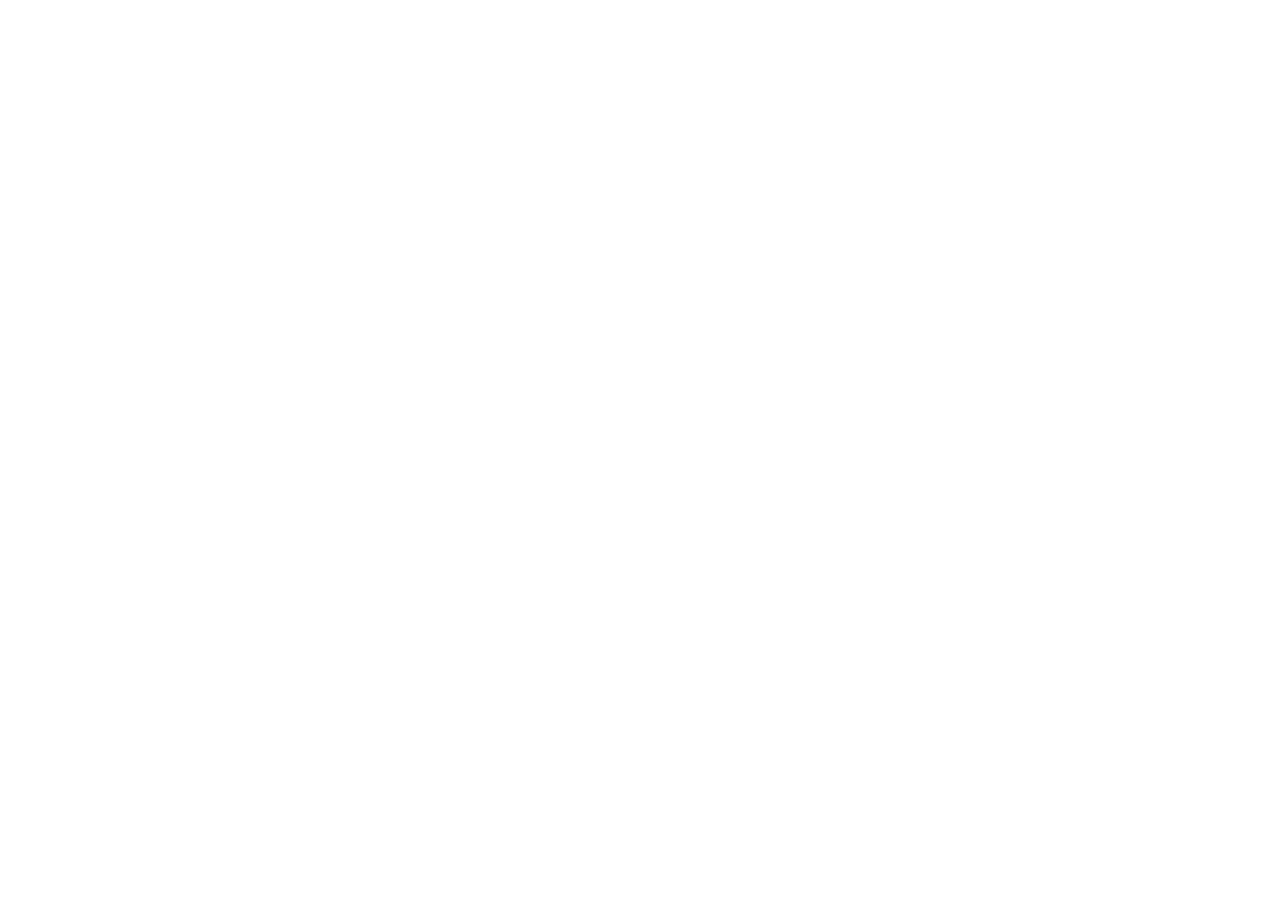
==== index.html @ 13e2e52a "first commit" ====
<!DOCTYPE html>
<html lang="en">

<head>
  <meta charset="UTF-8">
  <meta name="viewport" content="width=device-width, initial-scale=1.0">
  <title>Document</title>
</head>

<style>
  h1 {
    text-align: center;
    font-size: 10vw;
    -webkit-text-stroke: #ffffffbd;
    -webkit-text-stroke-width: thin;
    font-family: cursive;
    color: transparent;
    background: url("https://gratisography.com/wp-content/uploads/2024/01/gratisography-cyber-kitty-800x525.jpg") no-repeat center/cover;
    background-clip: text;
  }
</style>

<body>
  <h1>Hello Bro</h1>
</body>

</html>
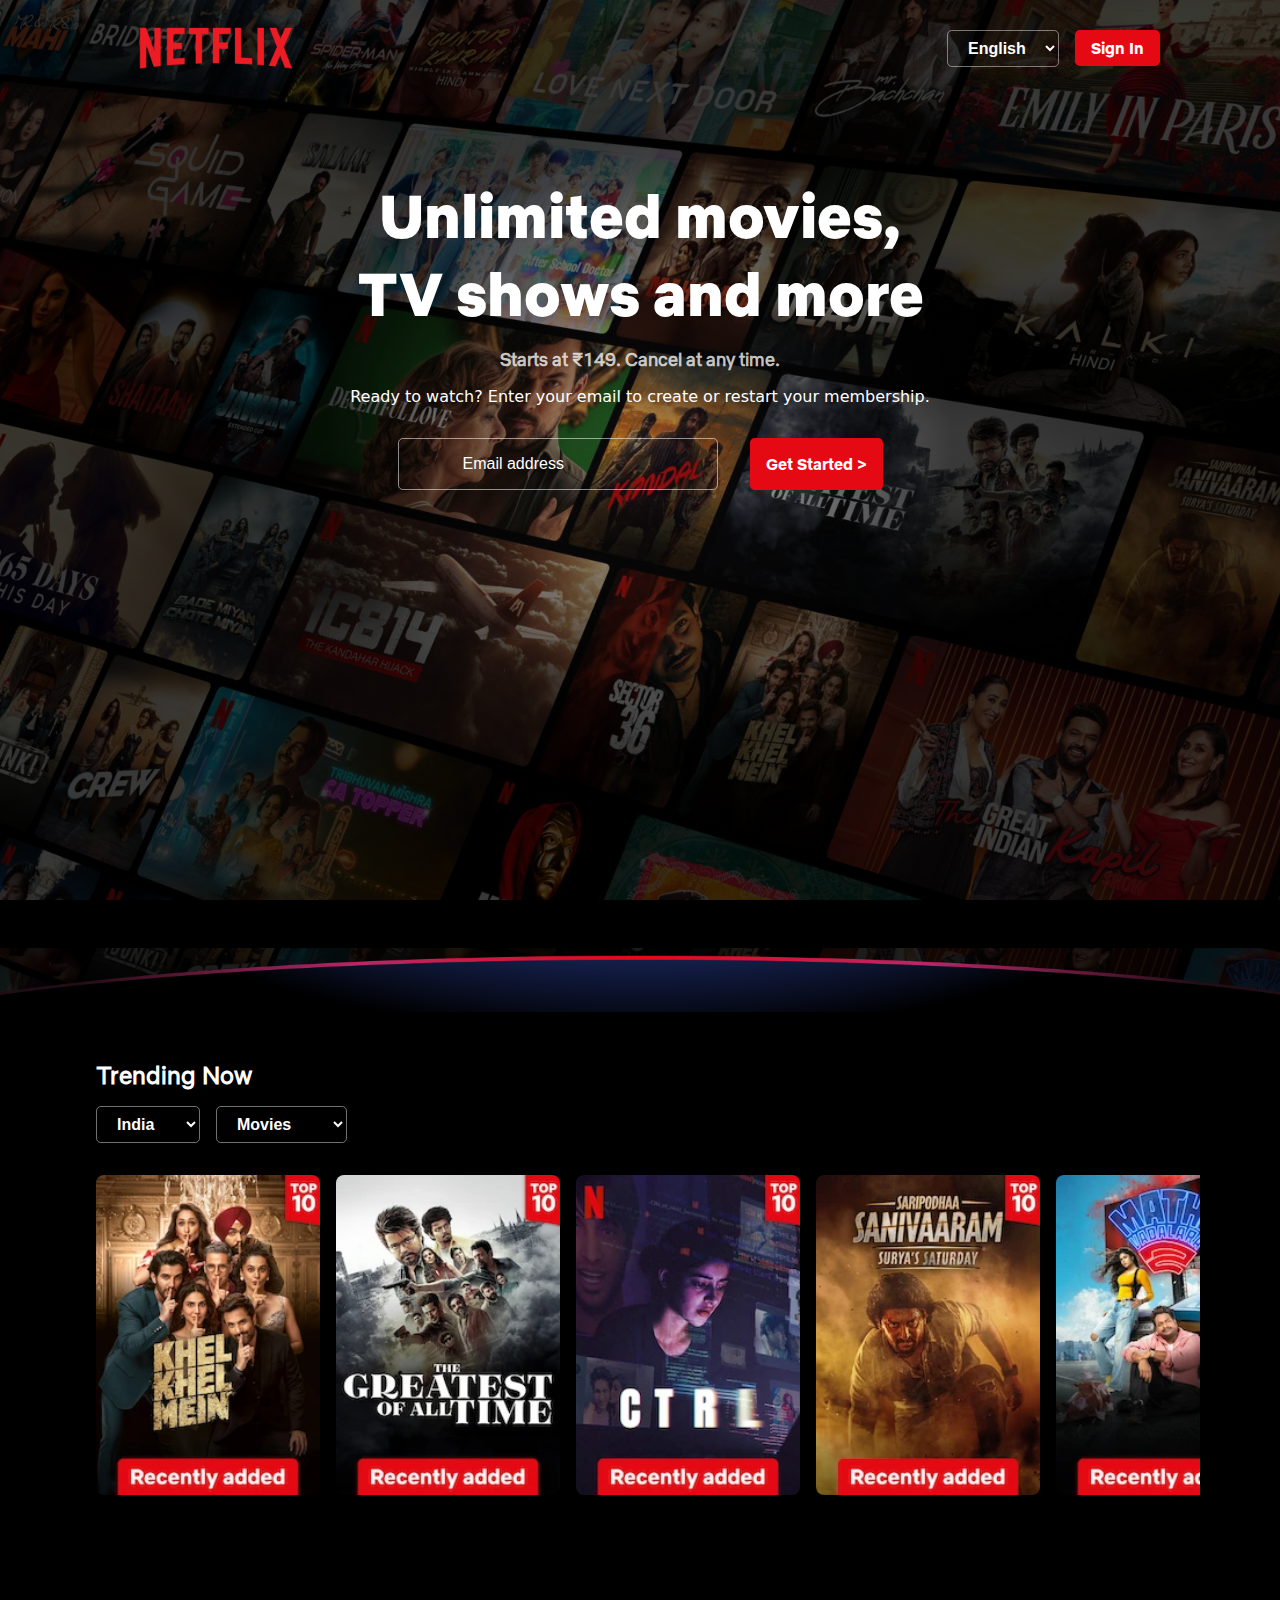
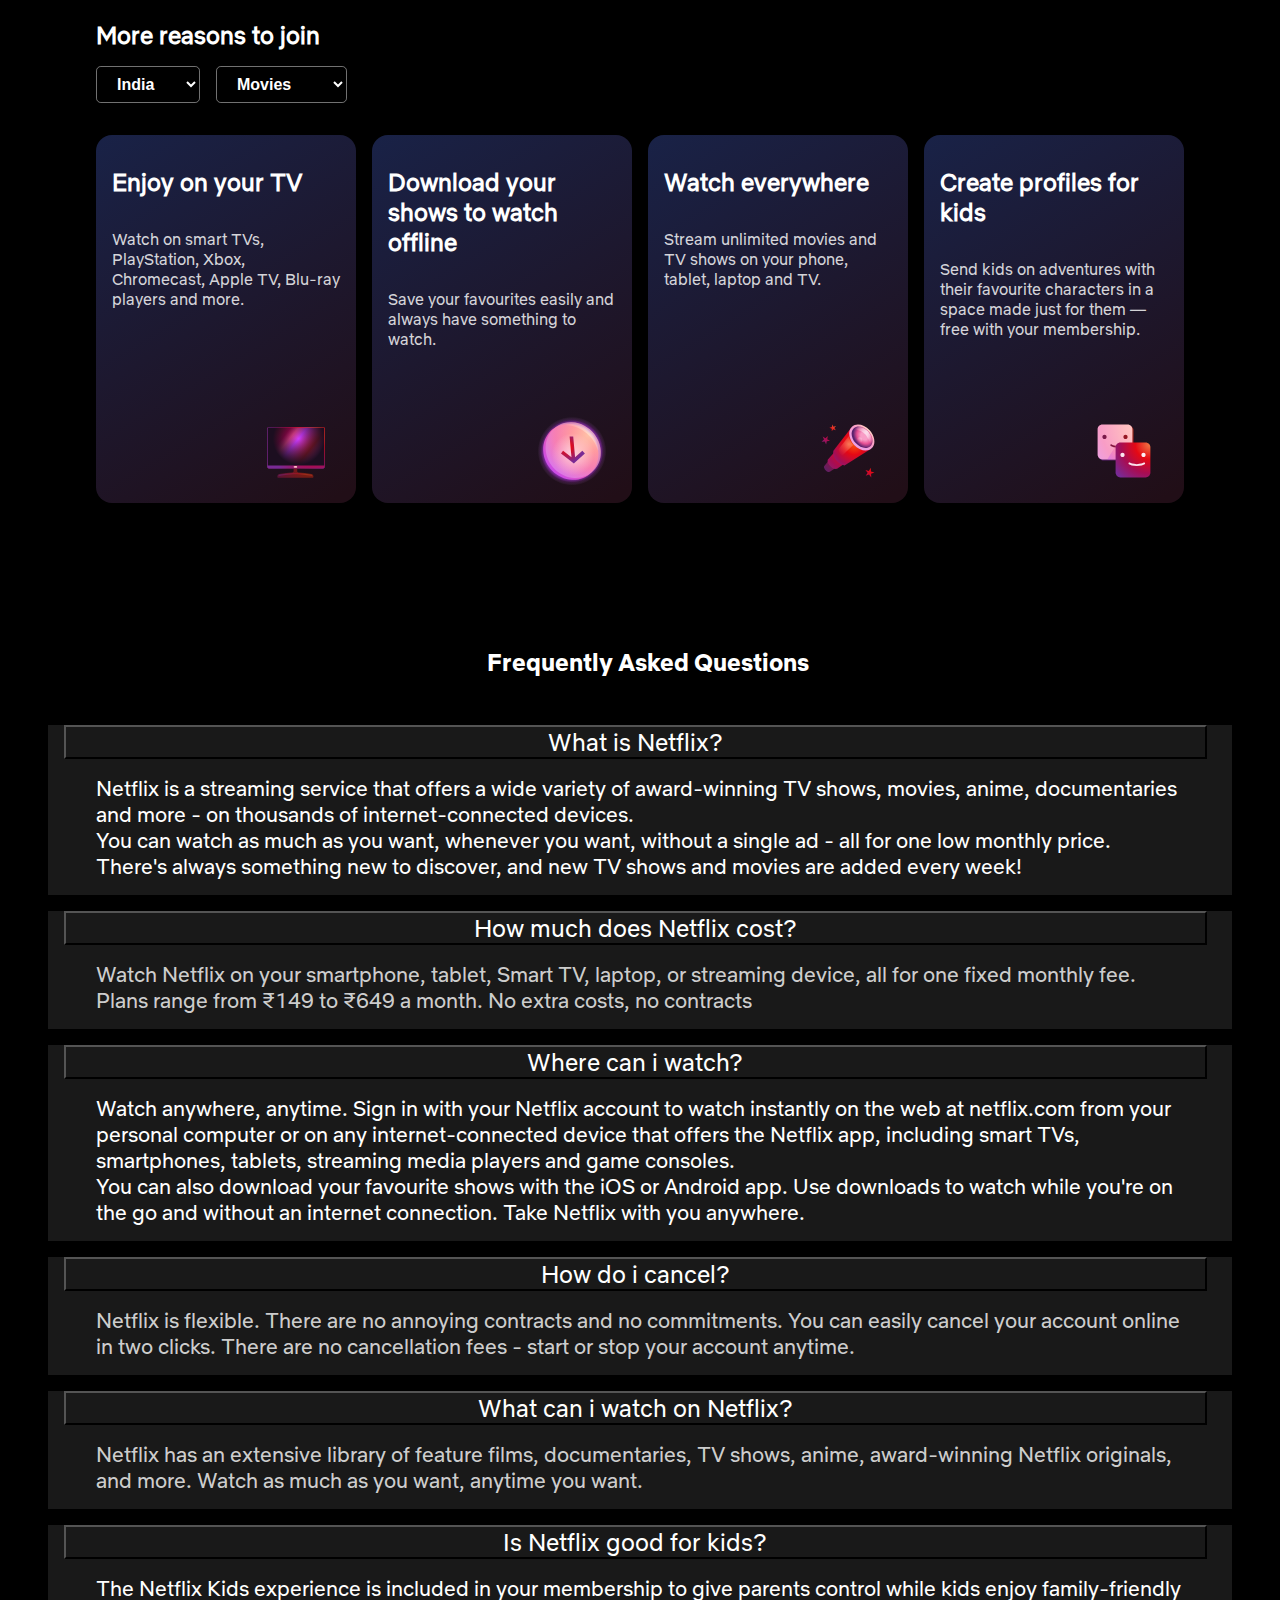
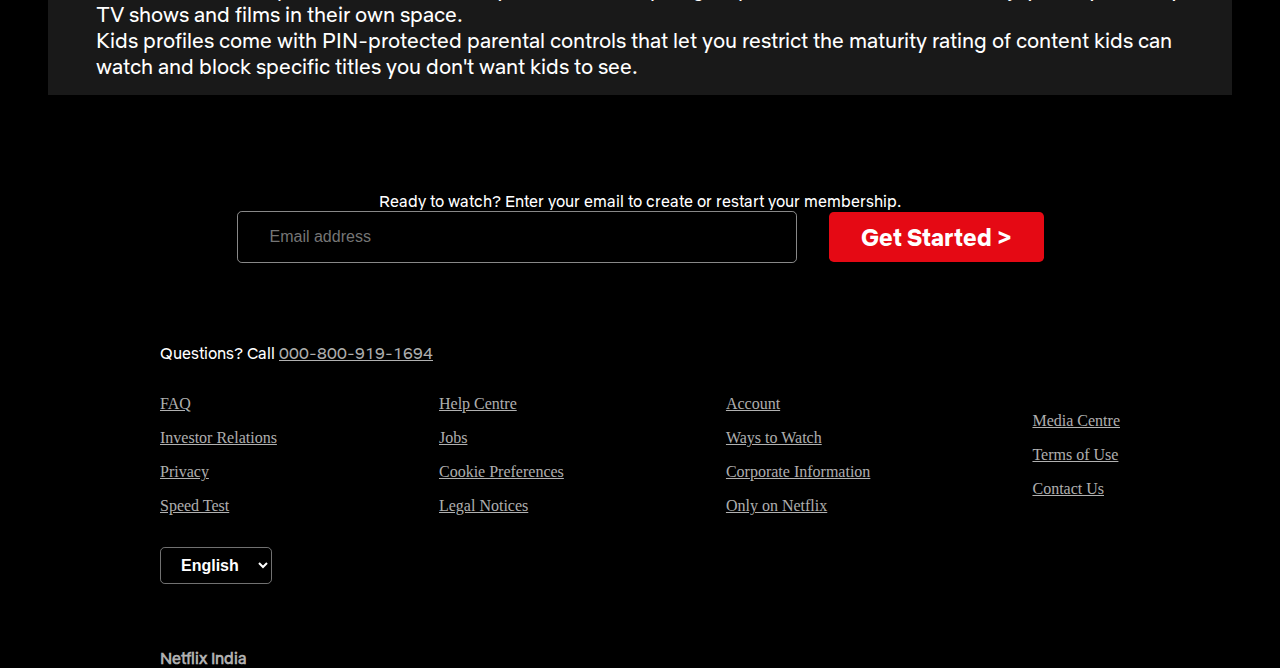
==== commit b6fb9cb1: "netflix clone" ====
--- a/index.html
+++ b/index.html
@@ -4,24 +4,1215 @@
 <head>
   <meta charset="UTF-8">
   <meta name="viewport" content="width=device-width, initial-scale=1.0">
-  <title>Document</title>
+  <link href="https://cdn.jsdelivr.net/npm/bootstrap@5.0.2/dist/css/bootstrap.min.css" rel="stylesheet"
+    integrity="sha384-EVSTQN3/azprG1Anm3QDgpJLIm9Nao0Yz1ztcQTwFspd3yD65VohhpuuCOmLASjC" crossorigin="anonymous">
+  <script defer src="https://cdn.jsdelivr.net/npm/bootstrap@5.0.2/dist/js/bootstrap.bundle.min.js"
+    integrity="sha384-MrcW6ZMFYlzcLA8Nl+NtUVF0sA7MsXsP1UyJoMp4YLEuNSfAP+JcXn/tWtIaxVXM"
+    crossorigin="anonymous"></script>
+  <title>Netflix</title>
 </head>
 
 <style>
-  h1 {
+  * {
+    margin: 0;
+    padding: 0;
+    box-sizing: border-box;
+    color: white;
+  }
+
+  body {
+    overflow-x: hidden;
+    background-color: black;
+  }
+
+
+  @font-face {
+    font-family: NetflixBold;
+    src: url(./images/NetflixSans_W_Bd.woff2);
+  }
+
+  @font-face {
+    font-family: NetflixBolder;
+    src: url(./images/NetflixSans_W_Blk.woff2);
+  }
+
+  @font-face {
+    font-family: NetflixRegular;
+    src: url(./images/NetflixSans_W_Rg.woff2);
+  }
+
+  .homePage {
+    position: relative;
+    height: 100vh;
+    width: 100vw;
+    background: url(./images/netflixBG.jpg) no-repeat center/cover;
+  }
+
+  .homePage::before {
+    content: "";
+    position: absolute;
+    top: 0;
+    left: 0;
+    right: 0;
+    bottom: 0;
+    background: radial-gradient(circle, rgba(255, 255, 255, 0.034) 0%, rgba(0, 0, 0, 0.7) 40%);
+    z-index: 1;
+  }
+
+  .navbar {
+    position: relative;
+    z-index: 2;
+    display: flex;
+    justify-content: space-between;
+    padding: 0 7.5rem;
+    align-items: center;
+  }
+
+  .logo {
+    height: 6rem;
+    width: 12rem;
+    background: url(./images/netflixicon.webp) no-repeat center/cover;
+  }
+
+  .navItems {
+    display: flex;
+    align-items: center;
+  }
+
+  select,
+  button {
+    margin-left: 1rem;
+  }
+
+  .btn {
+    color: white;
+    background: #E50914;
+    padding: .5rem 1rem;
+    outline: none;
+    border: none;
+    border-radius: .3rem;
+    font-weight: bold;
+    font-size: 1rem;
+    font-family: NetflixBold;
+  }
+
+  .dropDown {
+    color: white;
+    background: transparent;
+    padding: .5rem 1rem;
+    outline: none;
+    border: 1px solid rgba(255, 255, 255, 0.443);
+    border-radius: .3rem;
+    font-weight: bold;
+    font-size: 1rem;
+    font-family: sans-serif;
+  }
+
+  option {
+    color: black;
+    background: white;
+    padding: .5rem 1rem;
+    outline: none;
+    border: 1px solid white;
+    border-radius: .3rem;
+    font-weight: bold;
+    font-size: 1rem;
+    font-family: sans-serif;
+  }
+
+  .home {
+    position: relative;
+    z-index: 2;
+    display: flex;
+    justify-content: center;
+    align-items: center;
+    flex-direction: column;
     text-align: center;
-    font-size: 10vw;
-    -webkit-text-stroke: #ffffffbd;
-    -webkit-text-stroke-width: thin;
-    font-family: cursive;
-    color: transparent;
-    background: url("https://gratisography.com/wp-content/uploads/2024/01/gratisography-cyber-kitty-800x525.jpg") no-repeat center/cover;
-    background-clip: text;
+    padding: 5rem 26vw;
+  }
+
+  .home h1,
+  .home h3,
+  .home p {
+    margin-bottom: 1rem;
+  }
+
+  .home h1 {
+    font-family: NetflixBolder;
+    font-size: 3.8rem;
+  }
+
+  .home h3 {
+    font-family: NetflixRegular;
+    font-size: 1.1rem;
+    color: rgba(255, 255, 255, 0.763);
+  }
+
+  .home p {
+    font-family: system-ui;
+    font-size: 1rem;
+    color: white;
+    margin: 0 1rem;
+  }
+
+  .inputSubmitDiv {
+    display: flex;
+    margin-top: 2rem;
+  }
+
+  input[type="email"] {
+    padding: 1rem 2rem;
+    font-size: 1rem;
+    margin-right: 1rem;
+    border-radius: .3rem;
+    background: transparent;
+    color: white;
+    outline: none;
+    border: none;
+    border: 1px solid rgba(255, 255, 255, 0.534);
+    width: 20rem;
+    text-align: start;
+  }
+
+  .home input[type="email"]::placeholder {
+    padding: 1rem 2rem;
+    font-size: 1rem;
+    margin-right: 1rem;
+    background: transparent;
+    color: white;
+    border: none;
+    outline: none;
+  }
+
+  .home button {
+    padding: 0.5rem 1rem;
+    font-size: 1rem;
+    background-color: #E50914;
+    color: white;
+    border: none;
+    border-radius: 0.3rem;
+  }
+
+  .curveLine {
+    width: 100vw;
+    height: 4rem;
+    background: url(./images/curveLine.png) no-repeat center/cover;
+    margin: 3rem 0;
+  }
+
+  .trending {
+    background: black;
+    padding: 0 5rem;
+    height: 30rem;
+  }
+
+  .reasons {
+    background: black;
+    padding: 0 5rem;
+    margin-top: 5rem;
+  }
+
+
+  .trending h1,
+  .faq h1,
+  .reasons h1 {
+    font-family: NetflixRegular;
+    font-size: 1.5rem;
+    margin-left: 1rem;
+    margin-bottom: 1rem;
+  }
+
+  .dropDownBtns {
+    display: flex;
+    justify-content: flex-start;
+    align-items: center;
+  }
+
+  .scroller {
+    display: flex;
+    overflow-x: scroll;
+    padding: 0 1rem;
+    gap: 1rem;
+    margin-top: 2rem;
+    scroll-behavior: smooth;
+    scrollbar-width: thin;
+    overflow-y: hidden;
+    white-space: nowrap;
+    -ms-overflow-style: none;
+    /* IE and Edge */
+    scrollbar-width: none;
+  }
+
+  .scroller::-webkit-scrollbar {
+    display: none;
+  }
+
+  .trendingMovies {
+    flex-shrink: 0;
+    border-radius: 0.5rem;
+    width: 14rem;
+    height: 20rem;
+    transition: all 0.5s ease;
+    border-radius: .5rem;
+    height: 20rem;
+    width: 14rem;
+  }
+
+
+  .trendingMovies:hover {
+    width: 15rem;
+  }
+
+  #trending1 {
+    background: url(./images/trending1.webp) no-repeat center/cover;
+
+  }
+
+  #trending2 {
+    background: url(./images/trending2.webp) no-repeat center/cover;
+
+  }
+
+  #trending3 {
+    background: url(./images/trending3.webp) no-repeat center/cover;
+
+  }
+
+  #trending4 {
+    background: url(./images/trending4.webp) no-repeat center/cover;
+
+  }
+
+  #trending5 {
+    background: url(./images/trending5.webp) no-repeat center/cover;
+
+  }
+
+
+  .reasons .card {
+    position: relative;
+    height: 23rem;
+    width: 20rem;
+    border-radius: 1rem;
+    display: flex;
+    flex-direction: column;
+    justify-content: flex-start;
+    align-items: flex-start;
+    padding: 1rem;
+    background: linear-gradient(149deg, #192247 0%, #210e17 96.86%);
+  }
+
+  .card h2 {
+    font-family: NetflixRegular;
+    font-size: 1.5rem;
+    margin-top: 1rem;
+    margin-bottom: 2rem;
+    text-wrap: wrap;
+  }
+
+  .card p {
+    font-family: NetflixRegular;
+    font-size: 1rem;
+    text-wrap: wrap;
+
+    color: rgba(255, 255, 255, 0.822);
+  }
+
+  .card svg {
+    position: absolute;
+    bottom: 1rem;
+    right: 1.5rem;
+  }
+
+
+
+  .faq {
+    margin-top: 8rem;
+    padding: 1rem;
+  }
+
+  .faq h1 {
+    margin-bottom: 3rem;
+    font-family: NetflixBold;
+    text-align: center;
+  }
+
+  .accordion-item {
+    background: rgba(128, 128, 128, 0.192);
+  }
+
+
+  .accordion {
+    padding: 0 2rem;
+    display: flex;
+    flex-direction: column;
+    gap: 1rem;
+  }
+
+  .accordion-button {
+    color: white;
+    font-family: NetflixRegular;
+    font-size: 1.5rem;
+    background: transparent;
+    width: 96.5%;
+  }
+
+  .accordion-body {
+    font-family: NetflixRegular;
+    font-size: 1.3rem;
+    color: rgba(255, 255, 255, 0.808);
+    padding: 1rem 3rem;
+  }
+
+  .accordion-item:hover {
+    background: rgba(128, 128, 128, 0.192);
+    color: white;
+  }
+
+  .accordion-button:focus {
+    background: transparent;
+    color: white;
+    border: none;
+  }
+
+  .accordion-button:not(.collapsed) {
+    background: transparent;
+    border: none;
+    color: white;
+  }
+
+  .accordion-button:focus {
+    border-color: transparent;
+    border: none;
+  }
+
+  .accordion-button::after {
+    background-image: url('./images/plusIcon.png');
+    margin-right: 3rem;
+  }
+
+  .accordion-button:not(.collapsed)::after {
+    background-image: url('./images/plusIcon.png');
+    margin-right: 3rem;
+    transform: rotate(135deg);
+  }
+
+  .bottomSubmission {
+    margin-top: 5rem;
+    display: flex;
+    justify-content: center;
+    align-items: center;
+    flex-direction: column;
+  }
+
+  .bottomSubmission p {
+    font-family: NetflixRegular;
+    font-size: 1rem;
+  }
+
+  .bottomInputSubmitDiv {
+    display: flex;
+    justify-content: center;
+    align-items: center;
+    margin-top: 0;
+  }
+
+  .bottomInputSubmitDiv input {
+    width: 35rem;
+  }
+
+  .bottomInputSubmitDiv button {
+    font-size: 1.5rem;
+    padding: 0.63rem 2rem;
+  }
+
+
+  .footer {
+    margin-top: 5rem;
+    padding: 0rem 10rem;
+  }
+
+  .footer p {
+    margin-top: 2rem;
+    font-size: 1rem;
+    font-family: NetflixRegular;
+  }
+
+  .footer p a {
+    color: rgba(255, 255, 255, 0.696);
+  }
+
+  .footer h3 {
+    font-size: 1rem;
+    font-family: NetflixRegular;
+    margin-top: 4rem;
+    color: rgba(255, 255, 255, 0.696);
+  }
+
+  .footer select {
+    margin-left: 0;
+  }
+
+  .footerBox {
+    display: flex;
+    justify-content: space-between;
+    align-items: center;
+    margin: 2rem 0;
+  }
+
+  .footerBox div {
+    display: flex;
+    justify-content: flex-start;
+    align-items: flex-start;
+    flex-direction: column;
+    gap: 1rem
+  }
+
+  .footerBox div a {
+    color: rgba(255, 255, 255, 0.696);
+  }
+
+
+  @media screen and (max-width: 1100px) {
+    .homePage {
+      height: auto;
+    }
+
+    .home {
+      padding: 5rem 20vw;
+    }
+  }
+
+  @media screen and (max-width: 800px) {
+    html {
+      font-size: 90%;
+    }
+
+    .navbar {
+      padding: 0 1rem;
+    }
+
+    .logo {
+      width: 8rem;
+    }
+
+    .homePage {
+      height: auto;
+    }
+
+    .home {
+      padding: 5rem 7vw !important;
+    }
+
+    .home h1 {
+      font-size: 2.5rem;
+      margin-top: 2rem;
+    }
+
+    .inputSubmitDiv {
+      display: flex;
+      flex-direction: column;
+      margin-top: 2rem;
+      gap: 1rem;
+      align-items: flex-start;
+    }
+
+    input[type="email"] {
+      margin-right: 0;
+      width: 80vw;
+    }
+
+    .home button {
+      font-size: 1.1rem;
+      margin-left: 0;
+      width: 11rem;
+    }
+
+    .curveLine {
+      margin: 0;
+    }
+
+    .trending {
+      padding: 0 1rem;
+    }
+
+    .trendingMovies {
+      height: 14rem;
+      width: 10rem;
+    }
+
+
+    .trendingMovies:hover {
+      width: 11rem;
+    }
+
+    .reasons {
+      margin-top: 2rem;
+      padding: 1rem;
+    }
+
+    .cardBox {
+      display: flex;
+      flex-direction: column;
+    }
+
+    .reasons .card {
+      width: 100% !important;
+      height: 17rem;
+    }
+
+    .card h2 {
+      text-wrap: wrap;
+    }
+
+    .card p {
+      text-wrap: wrap;
+    }
+
+
+
+    .accordion-button::after {
+      margin-right: 1rem;
+    }
+
+    .accordion-button:not(.collapsed)::after {
+      margin-right: 1rem;
+    }
+
+    .bottomSubmission {
+      padding: 0 5rem;
+    }
+
+    .bottomSubmission p {
+      text-align: center;
+    }
+
+
+
+
+
+
+
+
+
+    .footer {
+      margin-top: 3rem;
+      padding: 2rem 3rem;
+    }
+
+
+
+
+    .footerBox {
+      display: flex;
+      justify-content: space-between;
+      flex-direction: column;
+      align-items: flex-start;
+      margin: 2rem 0;
+    }
+
+    .footerBox div {
+      display: flex;
+      justify-content: flex-start;
+      align-items: flex-start;
+      flex-direction: column;
+    }
+
+  }
+
+  @media screen and (max-width: 500px) {
+    html {
+      font-size: 70%;
+    }
   }
 </style>
 
 <body>
-  <h1>Hello Bro</h1>
+
+  <div class="homePage">
+    <div class="navbar">
+      <div class="logo"></div>
+      <div class="navItems">
+        <select class="dropDown">
+          <option>English</option>
+          <option>हिन्दी</option>
+        </select>
+        <button class="btn">Sign In</button>
+      </div>
+    </div>
+    <div class="home">
+      <h1>Unlimited movies, TV shows and more</h1>
+      <h3>Starts at ₹149. Cancel at any time.</h3>
+      <p>Ready to watch? Enter your email to create or restart your membership.</p>
+      <div class="inputSubmitDiv">
+        <input type="email" placeholder="Email address">
+        <button class="btn">Get Started ></button>
+      </div>
+    </div>
+  </div>
+  <div class="curveLine"></div>
+
+  <div class="trending">
+    <h1>Trending Now</h1>
+    <div class="dropDownBtns">
+      <select class="dropDown">
+        <option>India</option>
+        <option>Global</option>
+      </select>
+      <select class="dropDown">
+        <option>Movies</option>
+        <option>TV Shows</option>
+      </select>
+    </div>
+
+    <div class="scroller">
+      <div class="trendingMovies" id="trending1"></div>
+      <div class="trendingMovies" id="trending2"></div>
+      <div class="trendingMovies" id="trending3"></div>
+      <div class="trendingMovies" id="trending4"></div>
+      <div class="trendingMovies" id="trending5"></div>
+      <div class="trendingMovies" id="trending2"></div>
+      <div class="trendingMovies" id="trending3"></div>
+      <div class="trendingMovies" id="trending4"></div>
+      <div class="trendingMovies" id="trending5"></div>
+    </div>
+  </div>
+
+  <div class="reasons">
+    <h1>More reasons to join</h1>
+    <div class="dropDownBtns">
+      <select class="dropDown">
+        <option>India</option>
+        <option>Global</option>
+      </select>
+      <select class="dropDown">
+        <option>Movies</option>
+        <option>TV Shows</option>
+      </select>
+    </div>
+
+
+    <div class="scroller cardBox">
+      <div class="card">
+        <h2>Enjoy on your TV</h2>
+        <p>Watch on smart TVs, PlayStation, Xbox, Chromecast, Apple TV, Blu-ray players and more.</p>
+        <svg width="72" height="72" viewBox="0 0 72 72" fill="none">
+          <g id="television-core-small">
+            <path id="Vector" fill-rule="evenodd" clip-rule="evenodd"
+              d="M37.2 53.3992C37.2 52.7365 36.6628 52.1992 36 52.1992H34.8C34.1373 52.1992 33.6 52.7365 33.6 53.3992V56.2636C33.6 56.9129 33.0834 57.4433 32.4347 57.4739C30.3013 57.5744 28.1719 57.7834 26.0546 58.1011L19.444 59.0926C18.2692 59.2688 17.4 60.2782 17.4 61.4662V62.0992C17.4 62.4304 17.6686 62.6992 18 62.6992H52.8C53.1314 62.6992 53.4 62.4304 53.4 62.0992V61.4662C53.4 60.2782 52.5309 59.2688 51.3561 59.0926L44.7454 58.1011C42.6282 57.7834 40.4987 57.5744 38.3653 57.4739C37.7167 57.4433 37.2 56.9129 37.2 56.2636V53.3992Z"
+              fill="url(#paint0_radial_5179_1308)"></path>
+            <path id="Vector_2"
+              d="M18.6 60.7388C18.6 60.2306 18.9587 59.796 19.4602 59.711C22.0196 59.2775 29.7585 58.0508 35.4 58.0508C41.0415 58.0508 48.7804 59.2775 51.3398 59.711C51.8412 59.796 52.2 60.2306 52.2 60.7388C52.2 60.902 52.0575 61.0268 51.8967 61.0004C50.1219 60.707 40.9704 59.2409 35.4 59.2409C29.8295 59.2409 20.678 60.707 18.9033 61.0004C18.7425 61.0268 18.6 60.902 18.6 60.7388Z"
+              fill="url(#paint1_radial_5179_1308)"></path>
+            <path id="Vector_3"
+              d="M63 12H8.99995C8.00584 12 7.19995 12.8059 7.19995 13.8V51.6C7.19995 52.5941 8.00584 53.4 8.99995 53.4H63C63.9941 53.4 64.8 52.5941 64.8 51.6V13.8C64.8 12.8059 63.9941 12 63 12Z"
+              fill="url(#paint2_linear_5179_1308)"></path>
+            <path id="Vector_4"
+              d="M63 12H8.99995C8.00584 12 7.19995 12.8059 7.19995 13.8V51.6C7.19995 52.5941 8.00584 53.4 8.99995 53.4H63C63.9941 53.4 64.8 52.5941 64.8 51.6V13.8C64.8 12.8059 63.9941 12 63 12Z"
+              fill="url(#paint3_radial_5179_1308)"></path>
+            <path id="Vector_5" fill-rule="evenodd" clip-rule="evenodd"
+              d="M8.99995 12.6H63C63.663 12.6 64.2 13.1372 64.2 13.8V50.4H7.79995V13.8C7.79995 13.1372 8.33719 12.6 8.99995 12.6ZM7.19995 50.4V13.8C7.19995 12.8059 8.00581 12 8.99995 12H63C63.9942 12 64.8 12.8059 64.8 13.8V50.4V51.6C64.8 52.5941 63.9942 53.4 63 53.4H8.99995C8.00581 53.4 7.19995 52.5941 7.19995 51.6V50.4Z"
+              fill="url(#paint4_radial_5179_1308)"></path>
+            <path id="Vector_6"
+              d="M35.4 52.8C36.3941 52.8 37.2 52.3971 37.2 51.9C37.2 51.4029 36.3941 51 35.4 51C34.4059 51 33.6 51.4029 33.6 51.9C33.6 52.3971 34.4059 52.8 35.4 52.8Z"
+              fill="url(#paint5_radial_5179_1308)"></path>
+          </g>
+          <defs>
+            <radialGradient id="paint0_radial_5179_1308" cx="0" cy="0" r="1" gradientUnits="userSpaceOnUse"
+              gradientTransform="translate(50.3269 49.3723) rotate(118.526) scale(55.1579 46.2871)">
+              <stop stop-color="#802600"></stop>
+              <stop offset="0.333333" stop-color="#6F181D"></stop>
+              <stop offset="0.666667" stop-color="#5B1333"></stop>
+              <stop offset="1" stop-color="#391945"></stop>
+            </radialGradient>
+            <radialGradient id="paint1_radial_5179_1308" cx="0" cy="0" r="1" gradientUnits="userSpaceOnUse"
+              gradientTransform="translate(48.1077 53.6128) rotate(158.116) scale(32.7275 42.219)">
+              <stop stop-color="#99421D"></stop>
+              <stop offset="0.333333" stop-color="#99161D"></stop>
+              <stop offset="0.666667" stop-color="#7D1845"></stop>
+              <stop offset="1" stop-color="#59216E"></stop>
+            </radialGradient>
+            <linearGradient id="paint2_linear_5179_1308" x1="10.4727" y1="14.9572" x2="56.1755" y2="51.4814"
+              gradientUnits="userSpaceOnUse">
+              <stop stop-color="#99161D"></stop>
+              <stop offset="0.245283" stop-color="#CA005B"></stop>
+              <stop offset="0.346698" stop-color="#FF479A"></stop>
+              <stop offset="0.46934" stop-color="#CC3CFF"></stop>
+              <stop offset="0.735849" stop-color="#BC1A22"></stop>
+              <stop offset="1" stop-color="#C94FF5"></stop>
+            </linearGradient>
+            <radialGradient id="paint3_radial_5179_1308" cx="0" cy="0" r="1" gradientUnits="userSpaceOnUse"
+              gradientTransform="translate(38.6181 23.8286) rotate(90) scale(25.9571 25.8545)">
+              <stop stop-color="#1C0E20" stop-opacity="0"></stop>
+              <stop offset="1" stop-color="#1C0E20"></stop>
+            </radialGradient>
+            <radialGradient id="paint4_radial_5179_1308" cx="0" cy="0" r="1" gradientUnits="userSpaceOnUse"
+              gradientTransform="translate(54 20.1938) rotate(144.293) scale(47.2897 44.8232)">
+              <stop stop-color="#EF7744"></stop>
+              <stop offset="0.333333" stop-color="#E50914"></stop>
+              <stop offset="0.666667" stop-color="#A70D53"></stop>
+              <stop offset="1" stop-color="#792A95"></stop>
+            </radialGradient>
+            <radialGradient id="paint5_radial_5179_1308" cx="0" cy="0" r="1" gradientUnits="userSpaceOnUse"
+              gradientTransform="translate(36.525 51.3562) rotate(135) scale(4.58735)">
+              <stop stop-color="#FFDCCC"></stop>
+              <stop offset="0.333333" stop-color="#FFBDC0"></stop>
+              <stop offset="0.666667" stop-color="#F89DC6"></stop>
+              <stop offset="1" stop-color="#E4A1FA"></stop>
+            </radialGradient>
+          </defs>
+        </svg>
+      </div>
+      <div class="card" id="card2">
+        <h2>Download your shows to watch offline</h2>
+        <p>Save your favourites easily and always have something to watch.</p>
+        <svg width="72" height="72" viewBox="0 0 72 72" fill="none">
+          <g id="download-core-small">
+            <path id="Vector"
+              d="M36 70.2008C54.8882 70.2008 70.2001 54.8889 70.2001 36.0008C70.2001 17.1126 54.8882 1.80078 36 1.80078C17.1119 1.80078 1.80005 17.1126 1.80005 36.0008C1.80005 54.8889 17.1119 70.2008 36 70.2008Z"
+              fill="url(#paint0_radial_5179_7940)"></path>
+            <path id="Vector_2" opacity="0.4"
+              d="M64.7658 36.195C65.5206 51.5916 53.7908 63.5824 38.5668 62.977C23.3428 62.3722 10.3893 49.4 9.63446 34.0034C8.87954 18.6068 20.6091 6.61594 35.8331 7.22116C51.0571 7.82638 64.0104 20.7984 64.7658 36.195Z"
+              fill="url(#paint1_radial_5179_7940)"></path>
+            <path id="Vector_3"
+              d="M62.3657 37.9958C63.1205 53.3924 51.3908 65.3832 36.1668 64.7778C20.9428 64.173 7.9893 51.2008 7.23444 35.8041C6.47952 20.4075 18.2091 8.41672 33.4331 9.02194C48.6571 9.62716 61.6103 22.5992 62.3657 37.9958Z"
+              fill="url(#paint2_radial_5179_7940)"></path>
+            <path id="Vector_4" opacity="0.5"
+              d="M64.7658 36.195C65.5206 51.5916 53.7908 63.5824 38.5668 62.977C23.3428 62.3722 10.3893 49.4 9.63446 34.0034C8.87954 18.6068 20.6091 6.61594 35.8331 7.22116C51.0571 7.82638 64.0104 20.7984 64.7658 36.195Z"
+              fill="url(#paint3_radial_5179_7940)"></path>
+            <path id="Vector_5" opacity="0.6"
+              d="M36.9 60.6C48.6636 60.6 58.2 51.0637 58.2 39.3C58.2 27.5363 48.6636 18 36.9 18C25.1363 18 15.6 27.5363 15.6 39.3C15.6 51.0637 25.1363 60.6 36.9 60.6Z"
+              fill="url(#paint4_radial_5179_7940)"></path>
+            <path id="Vector_6" fill-rule="evenodd" clip-rule="evenodd"
+              d="M39.0849 42.2727L46.3387 35.76L48.8945 38.5142L38.9118 47.477L37.8466 48.4333L36.6071 47.477L24.9899 38.5142L27.0434 35.76L35.4849 42.2727L33.6 21.6016H37.2L39.0849 42.2727Z"
+              fill="url(#paint5_radial_5179_7940)"></path>
+            <path id="Vector_7" opacity="0.4" fill-rule="evenodd" clip-rule="evenodd"
+              d="M61.6566 34.9618C61.7832 35.3893 62.391 35.3233 62.3694 34.878C61.6962 21.1369 50.1509 9.55975 36.5817 9.01957C34.4606 8.93515 32.4155 9.12541 30.4772 9.55909C30.0745 9.64915 30.1575 10.2082 30.5697 10.2246C45.0094 10.7979 57.6246 21.2971 61.6566 34.9618Z"
+              fill="url(#paint6_radial_5179_7940)"></path>
+          </g>
+          <defs>
+            <radialGradient id="paint0_radial_5179_7940" cx="0" cy="0" r="1" gradientUnits="userSpaceOnUse"
+              gradientTransform="translate(36.0001 36.1837) rotate(-90) scale(34.3829)">
+              <stop offset="0.782019" stop-color="#982DBE"></stop>
+              <stop offset="0.906819" stop-color="#B038DC" stop-opacity="0.2"></stop>
+              <stop offset="1" stop-color="#E4A1FA" stop-opacity="0"></stop>
+            </radialGradient>
+            <radialGradient id="paint1_radial_5179_7940" cx="0" cy="0" r="1" gradientUnits="userSpaceOnUse"
+              gradientTransform="translate(52.9937 20.0992) rotate(135) scale(49.9836)">
+              <stop stop-color="#FFDCCC"></stop>
+              <stop offset="0.333333" stop-color="#FFBDC0"></stop>
+              <stop offset="0.666667" stop-color="#F89DC6"></stop>
+              <stop offset="1" stop-color="#E4A1FA"></stop>
+            </radialGradient>
+            <radialGradient id="paint2_radial_5179_7940" cx="0" cy="0" r="1" gradientUnits="userSpaceOnUse"
+              gradientTransform="translate(52.7999 19.6937) rotate(135) scale(53.1037)">
+              <stop stop-color="#FFA984"></stop>
+              <stop offset="0.333333" stop-color="#FF787F"></stop>
+              <stop offset="0.666667" stop-color="#F45FA2"></stop>
+              <stop offset="1" stop-color="#C44AF1"></stop>
+            </radialGradient>
+            <radialGradient id="paint3_radial_5179_7940" cx="0" cy="0" r="1" gradientUnits="userSpaceOnUse"
+              gradientTransform="translate(52.9937 20.0992) rotate(135) scale(49.9836)">
+              <stop stop-color="#FFDCCC"></stop>
+              <stop offset="0.333333" stop-color="#FFBDC0"></stop>
+              <stop offset="0.666667" stop-color="#F89DC6"></stop>
+              <stop offset="1" stop-color="#E4A1FA"></stop>
+            </radialGradient>
+            <radialGradient id="paint4_radial_5179_7940" cx="0" cy="0" r="1" gradientUnits="userSpaceOnUse"
+              gradientTransform="translate(36.9 39.3) scale(21.3)">
+              <stop stop-color="white"></stop>
+              <stop offset="1" stop-color="white" stop-opacity="0"></stop>
+            </radialGradient>
+            <radialGradient id="paint5_radial_5179_7940" cx="0" cy="0" r="1" gradientUnits="userSpaceOnUse"
+              gradientTransform="translate(31.2 32.1016) rotate(39.5226) scale(15.5567)">
+              <stop stop-color="#EF7744"></stop>
+              <stop offset="0.2406" stop-color="#E50914"></stop>
+              <stop offset="1" stop-color="#792A95"></stop>
+            </radialGradient>
+            <radialGradient id="paint6_radial_5179_7940" cx="0" cy="0" r="1" gradientUnits="userSpaceOnUse"
+              gradientTransform="translate(50.7 21.3) rotate(-180) scale(30)">
+              <stop stop-color="white"></stop>
+              <stop offset="1" stop-color="white" stop-opacity="0"></stop>
+            </radialGradient>
+          </defs>
+        </svg>
+      </div>
+      <div class="card" id="card3">
+        <h2>Watch everywhere</h2>
+        <p>Stream unlimited movies and TV shows on your phone, tablet, laptop and TV.</p>
+        <svg width="72" height="72" viewBox="0 0 72 72" fill="none">
+          <g id="telescope-core-small">
+            <path id="Vector"
+              d="M24.0492 36.6016L33.6 46.3898L17.8029 56.8633C17.8029 56.8633 15.8891 57.6983 13.625 55.2638C11.361 52.8293 12.1235 51.238 12.1235 51.238L24.0492 36.6016Z"
+              fill="url(#paint0_radial_5179_1664)"></path>
+            <path id="Vector_2"
+              d="M25.0344 34.1992L36 46.151L25.0616 53.8043C25.0616 53.8043 21.8289 55.0984 18.0987 51.0172C14.3686 46.9358 15.9198 44.5105 15.9198 44.5105L25.0344 34.1992Z"
+              fill="url(#paint1_radial_5179_1664)"></path>
+            <path id="Vector_3"
+              d="M39 13.0195L59.1 33.6788L32.5325 50.4142C32.5325 50.4142 28.7459 50.2552 24.3978 45.4897C20.0498 40.7243 21.4096 35.8101 21.4096 35.8101L39 13.0195Z"
+              fill="url(#paint2_radial_5179_1664)"></path>
+            <path id="Vector_4"
+              d="M57.6709 15.3516C63.1044 21.2807 63.9858 29.2883 59.6386 33.2371C55.2916 37.186 47.3628 35.5806 41.9292 29.6515C36.4954 23.7224 35.6145 15.7148 39.9615 11.766C44.3084 7.81716 52.2372 9.42252 57.6709 15.3516Z"
+              fill="url(#paint3_radial_5179_1664)"></path>
+            <path id="Vector_5"
+              d="M58.3787 31.255C54.8121 34.5032 48.2143 33.0817 43.6421 28.0798C39.07 23.078 38.2547 16.39 41.8213 13.1419C45.3879 9.89364 51.9857 11.3152 56.5579 16.3171C61.1298 21.3189 61.9452 28.0069 58.3787 31.255Z"
+              fill="url(#paint4_radial_5179_1664)"></path>
+            <path id="Vector_6" opacity="0.85"
+              d="M59.6783 28.823C60.576 24.1785 59.6544 20.5934 56.1603 16.6199C52.6662 12.6464 47.3508 10.8657 43.7796 12.7598C39.371 15.098 48.3734 13.5961 53.4577 19.5815C57.8259 24.724 58.8516 33.1009 59.6783 28.823Z"
+              fill="url(#paint5_radial_5179_1664)"></path>
+            <path id="Vector_7" opacity="0.4"
+              d="M50.3979 25.2452C50.4549 26.7239 49.2932 27.7677 47.8032 27.5766C46.3131 27.3856 45.059 26.032 45.002 24.5532C44.945 23.0745 46.1067 22.0307 47.5968 22.2218C49.0868 22.4128 50.341 23.7664 50.3979 25.2452Z"
+              fill="url(#paint6_radial_5179_1664)"></path>
+            <path id="Vector_8" opacity="0.6"
+              d="M36.9217 21.0039L26.4258 34.3627C26.3297 36.4604 28.2903 39.5534 30.0334 40.8344L41.2345 29.9105C39.6 28.2005 36.9591 24.1025 36.9217 21.0039Z"
+              fill="url(#paint7_radial_5179_1664)"></path>
+            <path id="Vector_9" fill-rule="evenodd" clip-rule="evenodd"
+              d="M20.0576 9.60156L21.479 11.7187L24 11.0654L22.3575 13.0272L23.7789 15.1444L21.3424 14.2397L19.7 16.2016L19.8365 13.6806L17.4 12.7759L19.9209 12.1225L20.0576 9.60156ZM58.776 52.8016L58.9623 56.4685L62.4 57.4188L59.0774 58.7347L59.2637 62.4016L57.0239 59.548L53.7014 60.8638L55.6397 57.7843L53.4 54.9307L56.8377 55.8811L58.776 52.8016ZM15.206 24.2101L15.8768 21.0016L13.4793 23.1964L10.6853 21.5563L11.9975 24.553L9.59998 26.7478L12.8085 26.405L14.1207 29.4016L14.7915 26.1931L18 25.8502L15.206 24.2101Z"
+              fill="url(#paint8_linear_5179_1664)"></path>
+          </g>
+          <defs>
+            <radialGradient id="paint0_radial_5179_1664" cx="0" cy="0" r="1" gradientUnits="userSpaceOnUse"
+              gradientTransform="translate(36.6875 32.7016) rotate(135) scale(34.9134)">
+              <stop stop-color="#99421D"></stop>
+              <stop offset="0.333333" stop-color="#99161D"></stop>
+              <stop offset="0.666667" stop-color="#7D1845"></stop>
+              <stop offset="1" stop-color="#59216E"></stop>
+            </radialGradient>
+            <radialGradient id="paint1_radial_5179_1664" cx="0" cy="0" r="1" gradientUnits="userSpaceOnUse"
+              gradientTransform="translate(42.5937 27.2992) rotate(135) scale(44.5477 44.5279)">
+              <stop stop-color="#EF7744"></stop>
+              <stop offset="0.333333" stop-color="#E50914"></stop>
+              <stop offset="0.666667" stop-color="#A70D53"></stop>
+              <stop offset="1" stop-color="#792A95"></stop>
+            </radialGradient>
+            <radialGradient id="paint2_radial_5179_1664" cx="0" cy="0" r="1" gradientUnits="userSpaceOnUse"
+              gradientTransform="translate(42.3 29.106) rotate(135) scale(31.8127)">
+              <stop stop-color="#FB540D"></stop>
+              <stop offset="0.333333" stop-color="#E50914"></stop>
+              <stop offset="0.666667" stop-color="#A70D53"></stop>
+              <stop offset="1" stop-color="#792A95"></stop>
+            </radialGradient>
+            <radialGradient id="paint3_radial_5179_1664" cx="0" cy="0" r="1" gradientUnits="userSpaceOnUse"
+              gradientTransform="translate(57.675 14.7078) rotate(134.326) scale(24.0433 24.0367)">
+              <stop stop-color="#FFDCCC"></stop>
+              <stop offset="0.333333" stop-color="#FFBDC0"></stop>
+              <stop offset="0.666667" stop-color="#F89DC6"></stop>
+              <stop offset="1" stop-color="#E4A1FA"></stop>
+            </radialGradient>
+            <radialGradient id="paint4_radial_5179_1664" cx="0" cy="0" r="1" gradientUnits="userSpaceOnUse"
+              gradientTransform="translate(52.1305 21.273) rotate(141.875) scale(9.87138 12.8159)">
+              <stop offset="0.307292" stop-color="#F89DC6"></stop>
+              <stop offset="0.645392" stop-color="#E75094"></stop>
+              <stop offset="1" stop-color="#59216E"></stop>
+            </radialGradient>
+            <radialGradient id="paint5_radial_5179_1664" cx="0" cy="0" r="1" gradientUnits="userSpaceOnUse"
+              gradientTransform="translate(55.8 15.6) rotate(135) scale(13.1522)">
+              <stop stop-color="white"></stop>
+              <stop offset="1" stop-color="white" stop-opacity="0"></stop>
+            </radialGradient>
+            <radialGradient id="paint6_radial_5179_1664" cx="0" cy="0" r="1" gradientUnits="userSpaceOnUse"
+              gradientTransform="translate(49.2362 22.9648) rotate(131.079) scale(5.08644 6.006)">
+              <stop stop-color="white"></stop>
+              <stop offset="1" stop-color="white" stop-opacity="0"></stop>
+            </radialGradient>
+            <radialGradient id="paint7_radial_5179_1664" cx="0" cy="0" r="1" gradientUnits="userSpaceOnUse"
+              gradientTransform="translate(36.8758 29.1353) rotate(137.622) scale(13.5764)">
+              <stop stop-color="#FFA984"></stop>
+              <stop offset="1" stop-color="#F7636B" stop-opacity="0"></stop>
+            </radialGradient>
+            <linearGradient id="paint8_linear_5179_1664" x1="44.65" y1="27.9016" x2="24.25" y2="48.3016"
+              gradientUnits="userSpaceOnUse">
+              <stop stop-color="#EF7744"></stop>
+              <stop offset="0.333333" stop-color="#E50914"></stop>
+              <stop offset="0.666667" stop-color="#A70D53"></stop>
+              <stop offset="1" stop-color="#792A95"></stop>
+            </linearGradient>
+          </defs>
+        </svg>
+      </div>
+      <div class="card" id="card4">
+        <h2>Create profiles for kids</h2>
+        <p>Send kids on adventures with their favourite characters in a space made just for them — free with your
+          membership.</p>
+        <svg width="72" height="72" viewBox="0 0 72 72" fill="none">
+          <g id="profiles-core-small">
+            <path id="Vector"
+              d="M10.8 15.6008C10.8 12.9499 12.949 10.8008 15.5999 10.8008H40.8C43.4509 10.8008 45.6 12.9498 45.6 15.6008V40.8007C45.6 43.4516 43.4509 45.6007 40.8 45.6007H15.6C12.949 45.6007 10.8 43.4517 10.8 40.8007V15.6008Z"
+              fill="url(#paint0_radial_5179_7919)"></path>
+            <path id="Vector_2"
+              d="M9.59998 14.4016C9.59998 11.7506 11.749 9.60162 14.4 9.60156H39.6C42.251 9.60156 44.4 11.7506 44.4 14.4016V39.6015C44.4 42.2525 42.251 44.4015 39.6 44.4015H14.4C11.749 44.4016 9.59998 42.2525 9.59998 39.6015V14.4016Z"
+              fill="url(#paint1_radial_5179_7919)"></path>
+            <path id="Vector_3"
+              d="M18.6 21.9008C18.6 23.0606 17.6598 24.0008 16.5 24.0008C15.3402 24.0008 14.4 23.0606 14.4 21.9008C14.4 20.741 15.3402 19.8008 16.5 19.8008C17.6598 19.8008 18.6 20.741 18.6 21.9008Z"
+              fill="url(#paint2_radial_5179_7919)"></path>
+            <path id="Vector_4"
+              d="M39.6 21.9008C39.6 23.0606 38.6598 24.0008 37.5 24.0008C36.3402 24.0008 35.4 23.0606 35.4 21.9008C35.4 20.741 36.3402 19.8008 37.5 19.8008C38.6598 19.8008 39.6 20.741 39.6 21.9008Z"
+              fill="url(#paint3_radial_5179_7919)"></path>
+            <path id="Vector_5"
+              d="M23.6713 29.4501C23.2437 29.1967 22.6917 29.3379 22.4383 29.7655C22.1848 30.1932 22.3261 30.7452 22.7537 30.9986C23.8254 31.6337 26.769 32.7744 30.6375 32.7744C34.506 32.7744 37.4497 31.6337 38.5213 30.9986C38.949 30.7452 39.0902 30.1932 38.8368 29.7655C38.5834 29.3379 38.0313 29.1967 37.6037 29.4501C36.8191 29.9151 34.194 30.9744 30.6375 30.9744C27.081 30.9744 24.456 29.9151 23.6713 29.4501Z"
+              fill="url(#paint4_radial_5179_7919)"></path>
+            <path id="Vector_6" opacity="0.35"
+              d="M19.2 44.4016H28.2L32.4 27.6016C30.2787 28.1801 28.4542 29.5387 27.2921 31.4053L19.2 44.4016Z"
+              fill="url(#paint5_radial_5179_7919)"></path>
+            <path id="Vector_7"
+              d="M27.6 32.4016C27.6 29.7506 29.749 27.6016 32.4 27.6016L57.6 27.6016C60.2508 27.6016 62.4 29.7506 62.4 32.4016V57.6015C62.4 60.2524 60.2508 62.4016 57.6 62.4016H32.4C29.749 62.4016 27.6 60.2524 27.6 57.6016V32.4016Z"
+              fill="url(#paint6_radial_5179_7919)"></path>
+            <path id="Vector_8"
+              d="M36.6 39.9008C36.6 41.0606 35.6598 42.0008 34.5 42.0008C33.3402 42.0008 32.4 41.0606 32.4 39.9008C32.4 38.741 33.3402 37.8008 34.5 37.8008C35.6598 37.8008 36.6 38.741 36.6 39.9008Z"
+              fill="url(#paint7_radial_5179_7919)"></path>
+            <path id="Vector_9"
+              d="M57.6 39.9008C57.6 41.0606 56.6598 42.0008 55.5 42.0008C54.3402 42.0008 53.4 41.0606 53.4 39.9008C53.4 38.741 54.3402 37.8008 55.5 37.8008C56.6598 37.8008 57.6 38.741 57.6 39.9008Z"
+              fill="url(#paint8_radial_5179_7919)"></path>
+            <path id="Vector_10"
+              d="M41.8213 47.6025C41.3937 47.349 40.8416 47.4903 40.5882 47.9179C40.3348 48.3455 40.476 48.8976 40.9037 49.1509C41.9753 49.786 44.919 50.9267 48.7875 50.9267C52.656 50.9267 55.5996 49.786 56.6713 49.1509C57.0989 48.8976 57.2402 48.3455 56.9867 47.9179C56.7333 47.4903 56.1813 47.349 55.7537 47.6025C54.969 48.0674 52.344 49.1267 48.7875 49.1267C45.231 49.1267 42.6059 48.0674 41.8213 47.6025Z"
+              fill="url(#paint9_radial_5179_7919)"></path>
+          </g>
+          <defs>
+            <radialGradient id="paint0_radial_5179_7919" cx="0" cy="0" r="1" gradientUnits="userSpaceOnUse"
+              gradientTransform="translate(39.075 17.6882) rotate(135) scale(32.8097)">
+              <stop stop-color="#99421D"></stop>
+              <stop offset="0.333333" stop-color="#99161D"></stop>
+              <stop offset="0.666667" stop-color="#7D1845"></stop>
+              <stop offset="1" stop-color="#59216E"></stop>
+            </radialGradient>
+            <radialGradient id="paint1_radial_5179_7919" cx="0" cy="0" r="1" gradientUnits="userSpaceOnUse"
+              gradientTransform="translate(62.4 8.70157) rotate(133.87) scale(75.3216)">
+              <stop stop-color="#FFDCCC"></stop>
+              <stop offset="0.333333" stop-color="#FFBDC0"></stop>
+              <stop offset="0.666667" stop-color="#F89DC6"></stop>
+              <stop offset="1" stop-color="#E4A1FA"></stop>
+            </radialGradient>
+            <radialGradient id="paint2_radial_5179_7919" cx="0" cy="0" r="1" gradientUnits="userSpaceOnUse"
+              gradientTransform="translate(60.3 11.1008) rotate(133.939) scale(68.7426 55.9547)">
+              <stop stop-color="#99421D"></stop>
+              <stop offset="0.333333" stop-color="#99161D"></stop>
+              <stop offset="0.666667" stop-color="#7D1845"></stop>
+              <stop offset="1" stop-color="#59216E"></stop>
+            </radialGradient>
+            <radialGradient id="paint3_radial_5179_7919" cx="0" cy="0" r="1" gradientUnits="userSpaceOnUse"
+              gradientTransform="translate(60.3 11.1008) rotate(133.939) scale(68.7426 55.9547)">
+              <stop stop-color="#99421D"></stop>
+              <stop offset="0.333333" stop-color="#99161D"></stop>
+              <stop offset="0.666667" stop-color="#7D1845"></stop>
+              <stop offset="1" stop-color="#59216E"></stop>
+            </radialGradient>
+            <radialGradient id="paint4_radial_5179_7919" cx="0" cy="0" r="1" gradientUnits="userSpaceOnUse"
+              gradientTransform="translate(60.3 11.0994) rotate(133.939) scale(68.7426 55.9548)">
+              <stop stop-color="#99421D"></stop>
+              <stop offset="0.333333" stop-color="#99161D"></stop>
+              <stop offset="0.666667" stop-color="#7D1845"></stop>
+              <stop offset="1" stop-color="#59216E"></stop>
+            </radialGradient>
+            <radialGradient id="paint5_radial_5179_7919" cx="0" cy="0" r="1" gradientUnits="userSpaceOnUse"
+              gradientTransform="translate(39.6 27.9016) rotate(135) scale(23.3345)">
+              <stop stop-color="#FFA984"></stop>
+              <stop offset="0.333333" stop-color="#FF787F"></stop>
+              <stop offset="0.666667" stop-color="#F45FA2"></stop>
+              <stop offset="1" stop-color="#C44AF1"></stop>
+            </radialGradient>
+            <radialGradient id="paint6_radial_5179_7919" cx="0" cy="0" r="1" gradientUnits="userSpaceOnUse"
+              gradientTransform="translate(61.8 29.7016) rotate(135) scale(43.2749)">
+              <stop stop-color="#EF7744"></stop>
+              <stop offset="0.333333" stop-color="#E50914"></stop>
+              <stop offset="0.666667" stop-color="#A70D53"></stop>
+              <stop offset="1" stop-color="#792A95"></stop>
+            </radialGradient>
+            <radialGradient id="paint7_radial_5179_7919" cx="0" cy="0" r="1" gradientUnits="userSpaceOnUse"
+              gradientTransform="translate(62.1 11.1008) rotate(137.146) scale(73.6614 60.3576)">
+              <stop stop-color="#FFDCCC"></stop>
+              <stop offset="0.333333" stop-color="#FDF6F6"></stop>
+              <stop offset="0.666667" stop-color="#FADCE9"></stop>
+              <stop offset="1" stop-color="#E4A1FA"></stop>
+            </radialGradient>
+            <radialGradient id="paint8_radial_5179_7919" cx="0" cy="0" r="1" gradientUnits="userSpaceOnUse"
+              gradientTransform="translate(62.1 11.1008) rotate(137.146) scale(73.6614 60.3576)">
+              <stop stop-color="#FFDCCC"></stop>
+              <stop offset="0.333333" stop-color="#FDF6F6"></stop>
+              <stop offset="0.666667" stop-color="#FADCE9"></stop>
+              <stop offset="1" stop-color="#E4A1FA"></stop>
+            </radialGradient>
+            <radialGradient id="paint9_radial_5179_7919" cx="0" cy="0" r="1" gradientUnits="userSpaceOnUse"
+              gradientTransform="translate(62.1 11.1017) rotate(137.146) scale(73.6614 60.3576)">
+              <stop stop-color="#FFDCCC"></stop>
+              <stop offset="0.333333" stop-color="#FDF6F6"></stop>
+              <stop offset="0.666667" stop-color="#FADCE9"></stop>
+              <stop offset="1" stop-color="#E4A1FA"></stop>
+            </radialGradient>
+          </defs>
+        </svg>
+      </div>
+    </div>
+
+  </div>
+
+  <div class="faq" id="faq">
+    <h1>Frequently Asked Questions</h1>
+    <div class="accordion accordion-flush" id="accordionFlushExample">
+      <div class="accordion-item">
+        <h2 class="accordion-header" id="flush-headingOne">
+          <button class="accordion-button collapsed" type="button" data-bs-toggle="collapse"
+            data-bs-target="#flush-collapseOne" aria-expanded="false" aria-controls="flush-collapseOne">
+            <i class="fas fa-plus"></i> What is Netflix?
+          </button>
+        </h2>
+        <div id="flush-collapseOne" class="accordion-collapse collapse" aria-labelledby="flush-headingOne"
+          data-bs-parent="#accordionFlushExample">
+          <div class="accordion-body">
+            <p>Netflix is a streaming service that offers a wide variety of award-winning TV
+              shows, movies, anime, documentaries and more - on thousands of internet-connected devices.</p>
+
+            <p>You can watch as much as you want, whenever you want, without a single ad - all for one low monthly
+              price.
+              There's always something new to discover, and new TV shows and movies are added every week!</p>
+          </div>
+        </div>
+      </div>
+
+      <div class="accordion-item">
+        <h2 class="accordion-header" id="flush-headingTwo">
+          <button class="accordion-button collapsed" type="button" data-bs-toggle="collapse"
+            data-bs-target="#flush-collapseTwo" aria-expanded="false" aria-controls="flush-collapseTwo">
+            <i class="fas fa-plus"></i> How much does Netflix cost?
+          </button>
+        </h2>
+        <div id="flush-collapseTwo" class="accordion-collapse collapse" aria-labelledby="flush-headingTwo"
+          data-bs-parent="#accordionFlushExample">
+          <div class="accordion-body">Watch Netflix on your smartphone, tablet, Smart TV, laptop, or streaming device,
+            all for one fixed monthly fee. Plans range from ₹149 to ₹649 a month. No extra costs, no contracts
+          </div>
+        </div>
+      </div>
+
+      <div class="accordion-item">
+        <h2 class="accordion-header" id="flush-headingThree">
+          <button class="accordion-button collapsed" type="button" data-bs-toggle="collapse"
+            data-bs-target="#flush-collapseThree" aria-expanded="false" aria-controls="flush-collapseThree">
+            <i class="fas fa-plus"></i> Where can i watch?
+          </button>
+        </h2>
+        <div id="flush-collapseThree" class="accordion-collapse collapse" aria-labelledby="flush-headingThree"
+          data-bs-parent="#accordionFlushExample">
+          <div class="accordion-body">
+            <p>Watch anywhere, anytime. Sign in with your Netflix account to watch instantly on
+              the web at netflix.com from your personal computer or on any internet-connected device that offers the
+              Netflix app, including smart TVs, smartphones, tablets, streaming media players and game consoles.
+            </p>
+            <p>You can also download your favourite shows with the iOS or Android app. Use downloads to watch while
+              you're on the go and without an internet connection. Take Netflix with you anywhere.</p>
+          </div>
+        </div>
+      </div>
+
+
+      <div class="accordion-item">
+        <h2 class="accordion-header" id="flush-headingFour">
+          <button class="accordion-button collapsed" type="button" data-bs-toggle="collapse"
+            data-bs-target="#flush-collapseFour" aria-expanded="false" aria-controls="flush-collapseFour">
+            <i class="fas fa-plus"></i> How do i cancel?
+          </button>
+        </h2>
+        <div id="flush-collapseFour" class="accordion-collapse collapse" aria-labelledby="flush-headingFour"
+          data-bs-parent="#accordionFlushExample">
+          <div class="accordion-body">Netflix is flexible. There are no annoying contracts and no commitments. You can
+            easily cancel your account online in two clicks. There are no cancellation fees - start or stop your
+            account anytime.
+          </div>
+        </div>
+      </div>
+
+
+
+
+      <div class="accordion-item">
+        <h2 class="accordion-header" id="flush-headingFive">
+          <button class="accordion-button collapsed" type="button" data-bs-toggle="collapse"
+            data-bs-target="#flush-collapseFive" aria-expanded="false" aria-controls="flush-collapseFive">
+            <i class="fas fa-plus"></i> What can i watch on Netflix?
+          </button>
+        </h2>
+        <div id="flush-collapseFive" class="accordion-collapse collapse" aria-labelledby="flush-headingFive"
+          data-bs-parent="#accordionFlushExample">
+          <div class="accordion-body">Netflix has an extensive library of feature films, documentaries, TV shows,
+            anime, award-winning Netflix originals, and more. Watch as much as you want, anytime you want.
+          </div>
+        </div>
+      </div>
+      <div class="accordion-item">
+        <h2 class="accordion-header" id="flush-headingSix">
+          <button class="accordion-button collapsed" type="button" data-bs-toggle="collapse"
+            data-bs-target="#flush-collapseSix" aria-expanded="false" aria-controls="flush-collapseSix">
+            <i class="fas fa-plus"></i> Is Netflix good for kids?
+          </button>
+        </h2>
+        <div id="flush-collapseSix" class="accordion-collapse collapse" aria-labelledby="flush-headingSix"
+          data-bs-parent="#accordionFlushExample">
+          <div class="accordion-body">
+            <p>The Netflix Kids experience is included in your membership to give parents
+              control while kids enjoy family-friendly TV shows and films in their own space.</p>
+
+            <p>Kids profiles come with PIN-protected parental controls that let you restrict the maturity rating of
+              content kids can watch and block specific titles you don't want kids to see.</p>
+          </div>
+        </div>
+      </div>
+    </div>
+  </div>
+
+  <div class="bottomSubmission">
+    <p>Ready to watch? Enter your email to create or restart your membership.</p>
+    <div class="inputSubmitDiv bottomInputSubmitDiv">
+      <input type="email" placeholder="Email address">
+      <button class="btn">Get Started ></button>
+    </div>
+
+  </div>
+
+  <div class="footer">
+    <p>Questions? Call <a href="#">000-800-919-1694</a></p>
+    <div class="footerBox">
+      <div>
+        <a href="#faq">FAQ</a>
+        <a href="#">Investor Relations</a>
+        <a href="#">Privacy</a>
+        <a href="#">Speed Test</a>
+      </div>
+      <div>
+        <a href="#">
+          Help Centre</a>
+        <a href="#">
+          Jobs</a>
+        <a href="#">
+          Cookie Preferences</a>
+        <a href="#">
+          Legal Notices</a>
+      </div>
+      <div>
+        <a href="#">
+          Account</a>
+        <a href="#">
+          Ways to Watch</a>
+        <a href="#">
+          Corporate Information</a>
+        <a href="#">
+          Only on Netflix</a>
+      </div>
+      <div>
+        <a href="#">
+          Media Centre</a>
+        <a href="#">
+          Terms of Use</a>
+        <a href="#">
+          Contact Us</a>
+      </div>
+    </div>
+    <select class="dropDown">
+      <option> English</option>
+      <option>हिन्दी</option>
+    </select>
+    <h3>Netflix India</h3>
+  </div>
+
+
 </body>
 
 </html>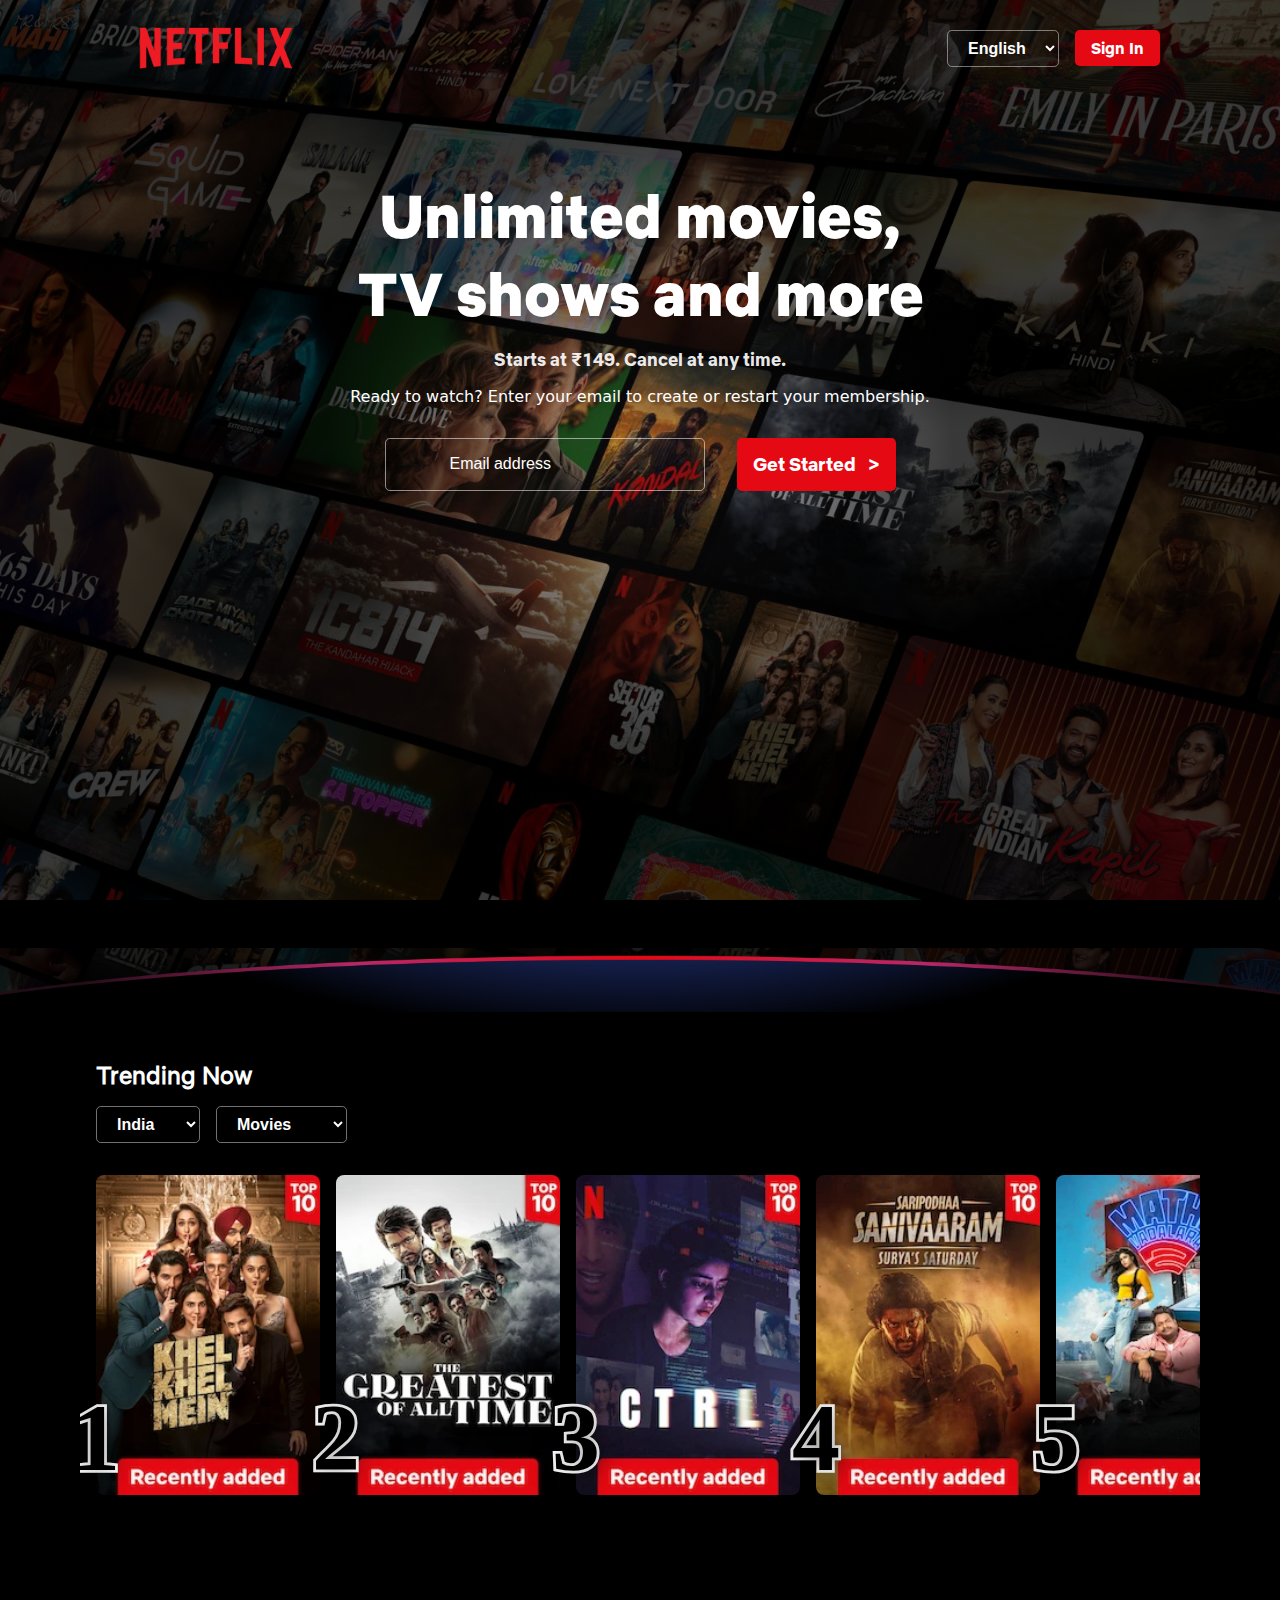
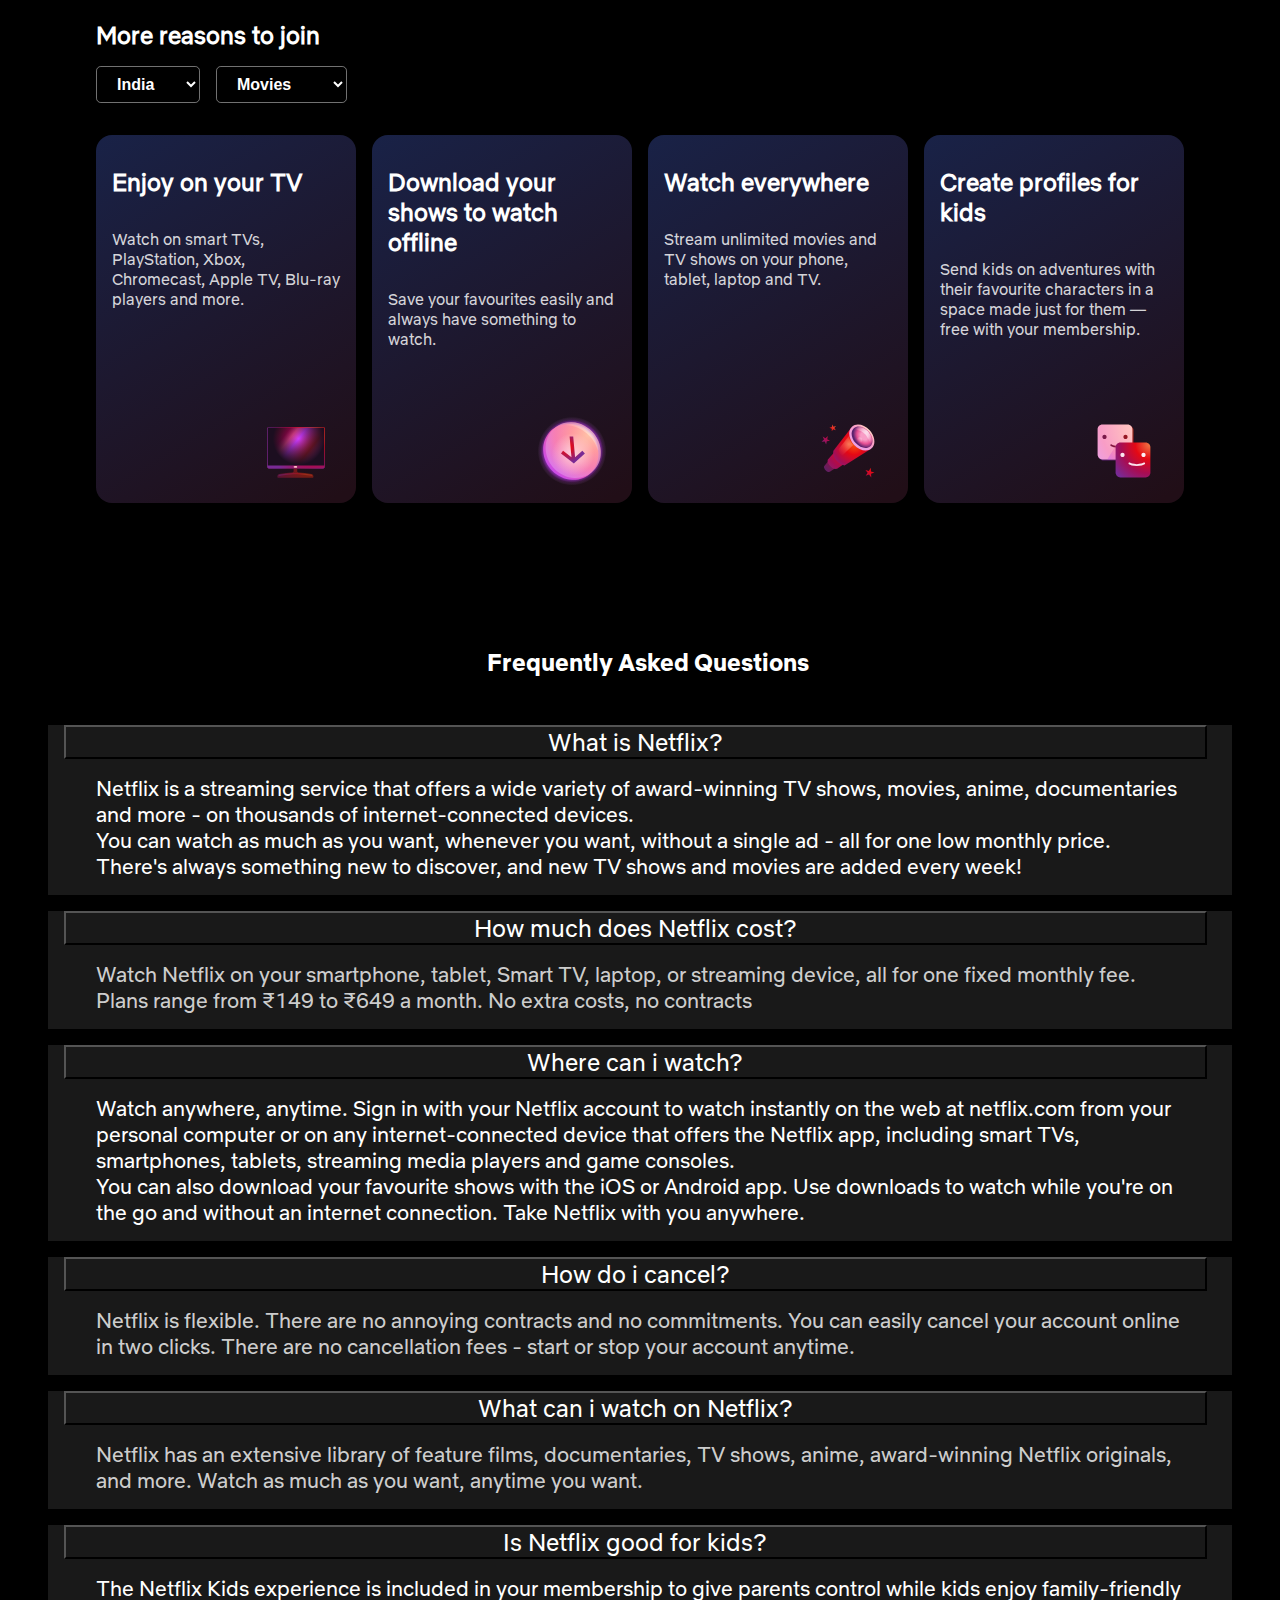
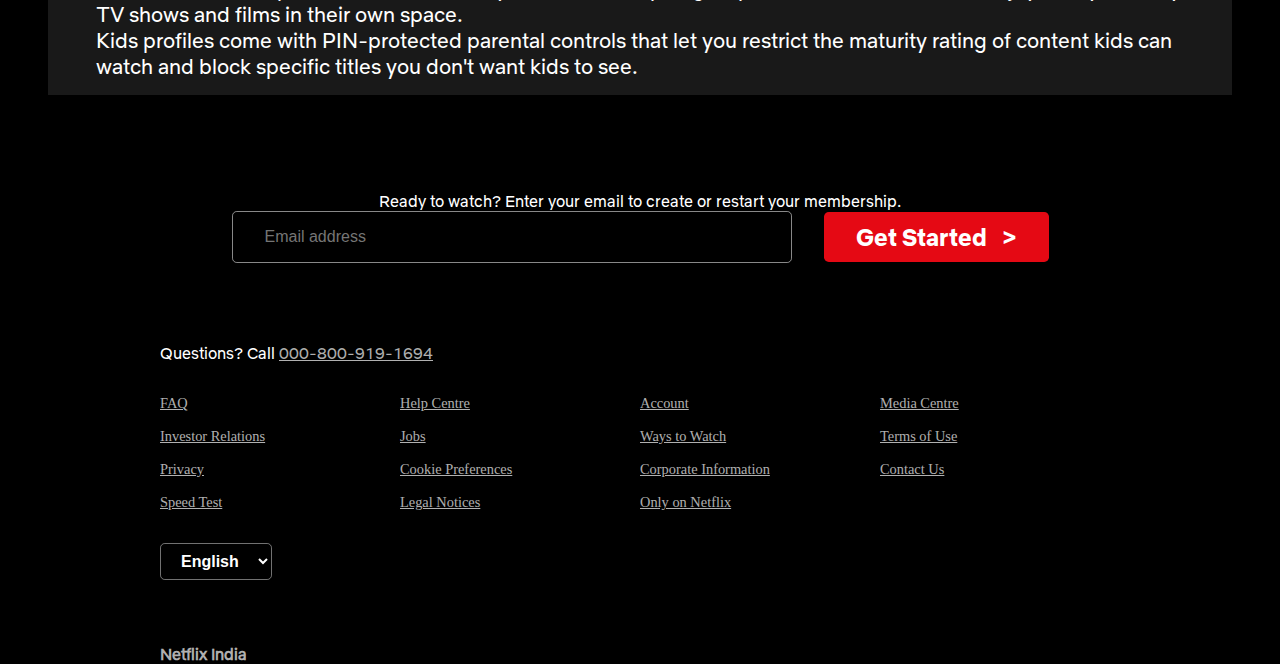
==== commit 31d0d33e: "signup page done" ====
--- a/index.html
+++ b/index.html
@@ -9,623 +9,12 @@
   <script defer src="https://cdn.jsdelivr.net/npm/bootstrap@5.0.2/dist/js/bootstrap.bundle.min.js"
     integrity="sha384-MrcW6ZMFYlzcLA8Nl+NtUVF0sA7MsXsP1UyJoMp4YLEuNSfAP+JcXn/tWtIaxVXM"
     crossorigin="anonymous"></script>
-  <title>Netflix</title>
+  <link rel="stylesheet" href="./styles.css">
+  <link rel="shortcut icon" href="./images/netflixNicon.webp" type="image/x-icon">
+  <title>Netflix India - Watch TV Shows</title>
 </head>
 
-<style>
-  * {
-    margin: 0;
-    padding: 0;
-    box-sizing: border-box;
-    color: white;
-  }
-
-  body {
-    overflow-x: hidden;
-    background-color: black;
-  }
-
-
-  @font-face {
-    font-family: NetflixBold;
-    src: url(./images/NetflixSans_W_Bd.woff2);
-  }
-
-  @font-face {
-    font-family: NetflixBolder;
-    src: url(./images/NetflixSans_W_Blk.woff2);
-  }
-
-  @font-face {
-    font-family: NetflixRegular;
-    src: url(./images/NetflixSans_W_Rg.woff2);
-  }
-
-  .homePage {
-    position: relative;
-    height: 100vh;
-    width: 100vw;
-    background: url(./images/netflixBG.jpg) no-repeat center/cover;
-  }
-
-  .homePage::before {
-    content: "";
-    position: absolute;
-    top: 0;
-    left: 0;
-    right: 0;
-    bottom: 0;
-    background: radial-gradient(circle, rgba(255, 255, 255, 0.034) 0%, rgba(0, 0, 0, 0.7) 40%);
-    z-index: 1;
-  }
-
-  .navbar {
-    position: relative;
-    z-index: 2;
-    display: flex;
-    justify-content: space-between;
-    padding: 0 7.5rem;
-    align-items: center;
-  }
-
-  .logo {
-    height: 6rem;
-    width: 12rem;
-    background: url(./images/netflixicon.webp) no-repeat center/cover;
-  }
-
-  .navItems {
-    display: flex;
-    align-items: center;
-  }
-
-  select,
-  button {
-    margin-left: 1rem;
-  }
-
-  .btn {
-    color: white;
-    background: #E50914;
-    padding: .5rem 1rem;
-    outline: none;
-    border: none;
-    border-radius: .3rem;
-    font-weight: bold;
-    font-size: 1rem;
-    font-family: NetflixBold;
-  }
-
-  .dropDown {
-    color: white;
-    background: transparent;
-    padding: .5rem 1rem;
-    outline: none;
-    border: 1px solid rgba(255, 255, 255, 0.443);
-    border-radius: .3rem;
-    font-weight: bold;
-    font-size: 1rem;
-    font-family: sans-serif;
-  }
-
-  option {
-    color: black;
-    background: white;
-    padding: .5rem 1rem;
-    outline: none;
-    border: 1px solid white;
-    border-radius: .3rem;
-    font-weight: bold;
-    font-size: 1rem;
-    font-family: sans-serif;
-  }
-
-  .home {
-    position: relative;
-    z-index: 2;
-    display: flex;
-    justify-content: center;
-    align-items: center;
-    flex-direction: column;
-    text-align: center;
-    padding: 5rem 26vw;
-  }
-
-  .home h1,
-  .home h3,
-  .home p {
-    margin-bottom: 1rem;
-  }
-
-  .home h1 {
-    font-family: NetflixBolder;
-    font-size: 3.8rem;
-  }
-
-  .home h3 {
-    font-family: NetflixRegular;
-    font-size: 1.1rem;
-    color: rgba(255, 255, 255, 0.763);
-  }
-
-  .home p {
-    font-family: system-ui;
-    font-size: 1rem;
-    color: white;
-    margin: 0 1rem;
-  }
-
-  .inputSubmitDiv {
-    display: flex;
-    margin-top: 2rem;
-  }
-
-  input[type="email"] {
-    padding: 1rem 2rem;
-    font-size: 1rem;
-    margin-right: 1rem;
-    border-radius: .3rem;
-    background: transparent;
-    color: white;
-    outline: none;
-    border: none;
-    border: 1px solid rgba(255, 255, 255, 0.534);
-    width: 20rem;
-    text-align: start;
-  }
-
-  .home input[type="email"]::placeholder {
-    padding: 1rem 2rem;
-    font-size: 1rem;
-    margin-right: 1rem;
-    background: transparent;
-    color: white;
-    border: none;
-    outline: none;
-  }
-
-  .home button {
-    padding: 0.5rem 1rem;
-    font-size: 1rem;
-    background-color: #E50914;
-    color: white;
-    border: none;
-    border-radius: 0.3rem;
-  }
-
-  .curveLine {
-    width: 100vw;
-    height: 4rem;
-    background: url(./images/curveLine.png) no-repeat center/cover;
-    margin: 3rem 0;
-  }
-
-  .trending {
-    background: black;
-    padding: 0 5rem;
-    height: 30rem;
-  }
-
-  .reasons {
-    background: black;
-    padding: 0 5rem;
-    margin-top: 5rem;
-  }
-
-
-  .trending h1,
-  .faq h1,
-  .reasons h1 {
-    font-family: NetflixRegular;
-    font-size: 1.5rem;
-    margin-left: 1rem;
-    margin-bottom: 1rem;
-  }
-
-  .dropDownBtns {
-    display: flex;
-    justify-content: flex-start;
-    align-items: center;
-  }
-
-  .scroller {
-    display: flex;
-    overflow-x: scroll;
-    padding: 0 1rem;
-    gap: 1rem;
-    margin-top: 2rem;
-    scroll-behavior: smooth;
-    scrollbar-width: thin;
-    overflow-y: hidden;
-    white-space: nowrap;
-    -ms-overflow-style: none;
-    /* IE and Edge */
-    scrollbar-width: none;
-  }
-
-  .scroller::-webkit-scrollbar {
-    display: none;
-  }
-
-  .trendingMovies {
-    flex-shrink: 0;
-    border-radius: 0.5rem;
-    width: 14rem;
-    height: 20rem;
-    transition: all 0.5s ease;
-    border-radius: .5rem;
-    height: 20rem;
-    width: 14rem;
-  }
-
-
-  .trendingMovies:hover {
-    width: 15rem;
-  }
-
-  #trending1 {
-    background: url(./images/trending1.webp) no-repeat center/cover;
-
-  }
-
-  #trending2 {
-    background: url(./images/trending2.webp) no-repeat center/cover;
-
-  }
-
-  #trending3 {
-    background: url(./images/trending3.webp) no-repeat center/cover;
-
-  }
-
-  #trending4 {
-    background: url(./images/trending4.webp) no-repeat center/cover;
-
-  }
-
-  #trending5 {
-    background: url(./images/trending5.webp) no-repeat center/cover;
-
-  }
-
-
-  .reasons .card {
-    position: relative;
-    height: 23rem;
-    width: 20rem;
-    border-radius: 1rem;
-    display: flex;
-    flex-direction: column;
-    justify-content: flex-start;
-    align-items: flex-start;
-    padding: 1rem;
-    background: linear-gradient(149deg, #192247 0%, #210e17 96.86%);
-  }
-
-  .card h2 {
-    font-family: NetflixRegular;
-    font-size: 1.5rem;
-    margin-top: 1rem;
-    margin-bottom: 2rem;
-    text-wrap: wrap;
-  }
-
-  .card p {
-    font-family: NetflixRegular;
-    font-size: 1rem;
-    text-wrap: wrap;
-
-    color: rgba(255, 255, 255, 0.822);
-  }
-
-  .card svg {
-    position: absolute;
-    bottom: 1rem;
-    right: 1.5rem;
-  }
-
-
-
-  .faq {
-    margin-top: 8rem;
-    padding: 1rem;
-  }
-
-  .faq h1 {
-    margin-bottom: 3rem;
-    font-family: NetflixBold;
-    text-align: center;
-  }
-
-  .accordion-item {
-    background: rgba(128, 128, 128, 0.192);
-  }
-
-
-  .accordion {
-    padding: 0 2rem;
-    display: flex;
-    flex-direction: column;
-    gap: 1rem;
-  }
-
-  .accordion-button {
-    color: white;
-    font-family: NetflixRegular;
-    font-size: 1.5rem;
-    background: transparent;
-    width: 96.5%;
-  }
-
-  .accordion-body {
-    font-family: NetflixRegular;
-    font-size: 1.3rem;
-    color: rgba(255, 255, 255, 0.808);
-    padding: 1rem 3rem;
-  }
-
-  .accordion-item:hover {
-    background: rgba(128, 128, 128, 0.192);
-    color: white;
-  }
-
-  .accordion-button:focus {
-    background: transparent;
-    color: white;
-    border: none;
-  }
-
-  .accordion-button:not(.collapsed) {
-    background: transparent;
-    border: none;
-    color: white;
-  }
-
-  .accordion-button:focus {
-    border-color: transparent;
-    border: none;
-  }
-
-  .accordion-button::after {
-    background-image: url('./images/plusIcon.png');
-    margin-right: 3rem;
-  }
-
-  .accordion-button:not(.collapsed)::after {
-    background-image: url('./images/plusIcon.png');
-    margin-right: 3rem;
-    transform: rotate(135deg);
-  }
-
-  .bottomSubmission {
-    margin-top: 5rem;
-    display: flex;
-    justify-content: center;
-    align-items: center;
-    flex-direction: column;
-  }
-
-  .bottomSubmission p {
-    font-family: NetflixRegular;
-    font-size: 1rem;
-  }
-
-  .bottomInputSubmitDiv {
-    display: flex;
-    justify-content: center;
-    align-items: center;
-    margin-top: 0;
-  }
-
-  .bottomInputSubmitDiv input {
-    width: 35rem;
-  }
-
-  .bottomInputSubmitDiv button {
-    font-size: 1.5rem;
-    padding: 0.63rem 2rem;
-  }
-
-
-  .footer {
-    margin-top: 5rem;
-    padding: 0rem 10rem;
-  }
-
-  .footer p {
-    margin-top: 2rem;
-    font-size: 1rem;
-    font-family: NetflixRegular;
-  }
-
-  .footer p a {
-    color: rgba(255, 255, 255, 0.696);
-  }
-
-  .footer h3 {
-    font-size: 1rem;
-    font-family: NetflixRegular;
-    margin-top: 4rem;
-    color: rgba(255, 255, 255, 0.696);
-  }
-
-  .footer select {
-    margin-left: 0;
-  }
-
-  .footerBox {
-    display: flex;
-    justify-content: space-between;
-    align-items: center;
-    margin: 2rem 0;
-  }
-
-  .footerBox div {
-    display: flex;
-    justify-content: flex-start;
-    align-items: flex-start;
-    flex-direction: column;
-    gap: 1rem
-  }
-
-  .footerBox div a {
-    color: rgba(255, 255, 255, 0.696);
-  }
-
-
-  @media screen and (max-width: 1100px) {
-    .homePage {
-      height: auto;
-    }
-
-    .home {
-      padding: 5rem 20vw;
-    }
-  }
-
-  @media screen and (max-width: 800px) {
-    html {
-      font-size: 90%;
-    }
-
-    .navbar {
-      padding: 0 1rem;
-    }
-
-    .logo {
-      width: 8rem;
-    }
-
-    .homePage {
-      height: auto;
-    }
-
-    .home {
-      padding: 5rem 7vw !important;
-    }
-
-    .home h1 {
-      font-size: 2.5rem;
-      margin-top: 2rem;
-    }
-
-    .inputSubmitDiv {
-      display: flex;
-      flex-direction: column;
-      margin-top: 2rem;
-      gap: 1rem;
-      align-items: flex-start;
-    }
-
-    input[type="email"] {
-      margin-right: 0;
-      width: 80vw;
-    }
-
-    .home button {
-      font-size: 1.1rem;
-      margin-left: 0;
-      width: 11rem;
-    }
-
-    .curveLine {
-      margin: 0;
-    }
-
-    .trending {
-      padding: 0 1rem;
-    }
-
-    .trendingMovies {
-      height: 14rem;
-      width: 10rem;
-    }
-
-
-    .trendingMovies:hover {
-      width: 11rem;
-    }
-
-    .reasons {
-      margin-top: 2rem;
-      padding: 1rem;
-    }
-
-    .cardBox {
-      display: flex;
-      flex-direction: column;
-    }
-
-    .reasons .card {
-      width: 100% !important;
-      height: 17rem;
-    }
-
-    .card h2 {
-      text-wrap: wrap;
-    }
-
-    .card p {
-      text-wrap: wrap;
-    }
-
-
-
-    .accordion-button::after {
-      margin-right: 1rem;
-    }
-
-    .accordion-button:not(.collapsed)::after {
-      margin-right: 1rem;
-    }
-
-    .bottomSubmission {
-      padding: 0 5rem;
-    }
-
-    .bottomSubmission p {
-      text-align: center;
-    }
-
-
-
-
-
-
-
-
-
-    .footer {
-      margin-top: 3rem;
-      padding: 2rem 3rem;
-    }
-
-
-
-
-    .footerBox {
-      display: flex;
-      justify-content: space-between;
-      flex-direction: column;
-      align-items: flex-start;
-      margin: 2rem 0;
-    }
-
-    .footerBox div {
-      display: flex;
-      justify-content: flex-start;
-      align-items: flex-start;
-      flex-direction: column;
-    }
-
-  }
-
-  @media screen and (max-width: 500px) {
-    html {
-      font-size: 70%;
-    }
-  }
-</style>
+
 
 <body>
 
@@ -637,7 +26,8 @@
           <option>English</option>
           <option>हिन्दी</option>
         </select>
-        <button class="btn">Sign In</button>
+        <a href="./signin.html"><button class="btn">Sign In</button></a>
+
       </div>
     </div>
     <div class="home">
@@ -646,7 +36,8 @@
       <p>Ready to watch? Enter your email to create or restart your membership.</p>
       <div class="inputSubmitDiv">
         <input type="email" placeholder="Email address">
-        <button class="btn">Get Started ></button>
+        <a href="./signin.html"><button class="btn"> Get Started &nbsp;&nbsp;></button></a>
+
       </div>
     </div>
   </div>
@@ -666,15 +57,51 @@
     </div>
 
     <div class="scroller">
-      <div class="trendingMovies" id="trending1"></div>
-      <div class="trendingMovies" id="trending2"></div>
-      <div class="trendingMovies" id="trending3"></div>
-      <div class="trendingMovies" id="trending4"></div>
-      <div class="trendingMovies" id="trending5"></div>
-      <div class="trendingMovies" id="trending2"></div>
-      <div class="trendingMovies" id="trending3"></div>
-      <div class="trendingMovies" id="trending4"></div>
-      <div class="trendingMovies" id="trending5"></div>
+      <div class="trendingMovies" id="trending1">
+        <span class="default-ltr-cache-1fw1w6f ekc72im2"><span class="default-ltr-cache-bjn8wh e1tdpm8n0"><span
+              class="default-ltr-cache-5ur8x e1k2151e0">1</span><span aria-hidden="true" data-content="1"
+              class="default-ltr-cache-1j6jwcf e1tdpm8n1">1</span></span></span>
+      </div>
+      <div class="trendingMovies" id="trending2">
+        <span class="default-ltr-cache-1fw1w6f ekc72im2"><span class="default-ltr-cache-bjn8wh e1tdpm8n0"><span
+              class="default-ltr-cache-5ur8x e1k2151e0">2</span><span aria-hidden="true" data-content="2"
+              class="default-ltr-cache-1j6jwcf e1tdpm8n1">2</span></span></span>
+      </div>
+      <div class="trendingMovies" id="trending3">
+        <span class="default-ltr-cache-1fw1w6f ekc72im2"><span class="default-ltr-cache-bjn8wh e1tdpm8n0"><span
+              class="default-ltr-cache-5ur8x e1k2151e0">3</span><span aria-hidden="true" data-content="3"
+              class="default-ltr-cache-1j6jwcf e1tdpm8n1">3</span></span></span>
+      </div>
+      <div class="trendingMovies" id="trending4">
+        <span class="default-ltr-cache-1fw1w6f ekc72im2"><span class="default-ltr-cache-bjn8wh e1tdpm8n0"><span
+              class="default-ltr-cache-5ur8x e1k2151e0">4</span><span aria-hidden="true" data-content="4"
+              class="default-ltr-cache-1j6jwcf e1tdpm8n1">4</span></span></span>
+      </div>
+      <div class="trendingMovies" id="trending5">
+        <span class="default-ltr-cache-1fw1w6f ekc72im2"><span class="default-ltr-cache-bjn8wh e1tdpm8n0"><span
+              class="default-ltr-cache-5ur8x e1k2151e0">5</span><span aria-hidden="true" data-content="5"
+              class="default-ltr-cache-1j6jwcf e1tdpm8n1">5</span></span></span>
+      </div>
+      <div class="trendingMovies" id="trending2">
+        <span class="default-ltr-cache-1fw1w6f ekc72im2"><span class="default-ltr-cache-bjn8wh e1tdpm8n0"><span
+              class="default-ltr-cache-5ur8x e1k2151e0">6</span><span aria-hidden="true" data-content="6"
+              class="default-ltr-cache-1j6jwcf e1tdpm8n1">6</span></span></span>
+      </div>
+      <div class="trendingMovies" id="trending3">
+        <span class="default-ltr-cache-1fw1w6f ekc72im2"><span class="default-ltr-cache-bjn8wh e1tdpm8n0"><span
+              class="default-ltr-cache-5ur8x e1k2151e0">7</span><span aria-hidden="true" data-content="7"
+              class="default-ltr-cache-1j6jwcf e1tdpm8n1">7</span></span></span>
+      </div>
+      <div class="trendingMovies" id="trending4">
+        <span class="default-ltr-cache-1fw1w6f ekc72im2"><span class="default-ltr-cache-bjn8wh e1tdpm8n0"><span
+              class="default-ltr-cache-5ur8x e1k2151e0">8</span><span aria-hidden="true" data-content="8"
+              class="default-ltr-cache-1j6jwcf e1tdpm8n1">8</span></span></span>
+      </div>
+      <div class="trendingMovies" id="trending5">
+        <span class="default-ltr-cache-1fw1w6f ekc72im2"><span class="default-ltr-cache-bjn8wh e1tdpm8n0"><span
+              class="default-ltr-cache-5ur8x e1k2151e0">9</span><span aria-hidden="true" data-content="9"
+              class="default-ltr-cache-1j6jwcf e1tdpm8n1">9</span></span></span>
+      </div>
     </div>
   </div>
 
@@ -1162,7 +589,8 @@
     <p>Ready to watch? Enter your email to create or restart your membership.</p>
     <div class="inputSubmitDiv bottomInputSubmitDiv">
       <input type="email" placeholder="Email address">
-      <button class="btn">Get Started ></button>
+
+      <a href="./signin.html"><button class="btn"> Get Started &nbsp;&nbsp;></button></a>
     </div>
 
   </div>
--- a/styles.css
+++ b/styles.css
@@ -0,0 +1,682 @@
+  * {
+    margin: 0;
+    padding: 0;
+    box-sizing: border-box;
+    color: white;
+  }
+
+  body {
+    overflow-x: hidden;
+    background-color: black;
+  }
+
+
+  @font-face {
+    font-family: NetflixBold;
+    src: url(./images/NetflixSans_W_Bd.woff2);
+  }
+
+  @font-face {
+    font-family: NetflixBolder;
+    src: url(./images/NetflixSans_W_Blk.woff2);
+  }
+
+  @font-face {
+    font-family: NetflixRegular;
+    src: url(./images/NetflixSans_W_Rg.woff2);
+  }
+
+  .homePage {
+    position: relative;
+    height: 100vh;
+    width: 100vw;
+    background: url(./images/netflixBG.jpg) no-repeat center/cover;
+  }
+
+  .homePage::before {
+    content: "";
+    position: absolute;
+    top: 0;
+    left: 0;
+    right: 0;
+    bottom: 0;
+    background: radial-gradient(circle, rgba(255, 255, 255, 0.034) 0%, rgba(0, 0, 0, 0.7) 40%);
+    z-index: 1;
+  }
+
+  .navbar {
+    position: relative;
+    z-index: 2;
+    display: flex;
+    justify-content: space-between;
+    padding: 0 7.5rem;
+    align-items: center;
+  }
+
+  .logo {
+    height: 6rem;
+    width: 12rem;
+    background: url(./images/netflixicon.webp) no-repeat center/cover;
+  }
+
+  .navItems {
+    display: flex;
+    align-items: center;
+  }
+
+  select,
+  button {
+    margin-left: 1rem;
+  }
+
+  .btn {
+    color: white;
+    background: #E50914;
+    padding: .5rem 1rem;
+    outline: none;
+    border: none;
+    border-radius: .3rem;
+    font-weight: bold;
+    font-size: 1rem;
+    font-family: NetflixBold;
+  }
+
+  .btn a{
+    text-decoration: none;
+    color: white;
+  }
+
+  .dropDown {
+    color: white;
+    background: transparent;
+    padding: .5rem 1rem;
+    outline: none;
+    border: 1px solid rgba(255, 255, 255, 0.443);
+    border-radius: .3rem;
+    font-weight: bold;
+    font-size: 1rem;
+    font-family: sans-serif;
+  }
+
+  option {
+    color: black;
+    background: white;
+    padding: .5rem 1rem;
+    outline: none;
+    border: 1px solid white;
+    border-radius: .3rem;
+    font-weight: bold;
+    font-size: 1rem;
+    font-family: sans-serif;
+  }
+
+  .home {
+    position: relative;
+    z-index: 2;
+    display: flex;
+    justify-content: center;
+    align-items: center;
+    flex-direction: column;
+    text-align: center;
+    padding: 5rem 26vw;
+  }
+
+  .home h1,
+  .home h3,
+  .home p {
+    margin-bottom: 1rem;
+  }
+
+  .home h1 {
+    font-family: NetflixBolder;
+    font-size: 3.8rem;
+  }
+
+  .home h3 {
+    font-family: NetflixBold;
+    font-size: 1.1rem;
+    color: rgba(255, 255, 255, 0.911);
+  }
+
+  .home p {
+    font-family: system-ui;
+    font-size: 1rem;
+    color: white;
+    margin: 0 1rem;
+  }
+
+  .inputSubmitDiv {
+    display: flex;
+    margin-top: 2rem;
+  }
+
+  input[type="email"] {
+    padding: 1rem 2rem;
+    font-size: 1rem;
+    margin-right: 1rem;
+    border-radius: .3rem;
+    background: transparent;
+    color: white;
+    outline: none;
+    border: none;
+    border: 1px solid rgba(255, 255, 255, 0.534);
+    width: 20rem;
+    text-align: start;
+  }
+
+  .home input[type="email"]::placeholder {
+    padding: 1rem 2rem;
+    font-size: 1rem;
+    margin-right: 1rem;
+    background: transparent;
+    color: white;
+    border: none;
+    outline: none;
+  }
+
+  .home button {
+    padding: .9rem 1rem;
+    font-size: 1.2rem;
+    background-color: #E50914;
+    color: white;
+    border: none;
+    border-radius: 0.3rem;
+  }
+
+  .curveLine {
+    width: 100vw;
+    height: 4rem;
+    background: url(./images/curveLine.png) no-repeat center/cover;
+    margin: 3rem 0;
+  }
+
+  .trending {
+    background: black;
+    padding: 0 5rem;
+    height: 30rem;
+  }
+
+  .reasons {
+    background: black;
+    padding: 0 5rem;
+    margin-top: 5rem;
+  }
+
+
+  .trending h1,
+  .faq h1,
+  .reasons h1 {
+    font-family: NetflixRegular;
+    font-size: 1.5rem;
+    margin-left: 1rem;
+    margin-bottom: 1rem;
+  }
+
+  .dropDownBtns {
+    display: flex;
+    justify-content: flex-start;
+    align-items: center;
+  }
+
+  .scroller {
+    display: flex;
+    overflow-x: scroll;
+    padding: 0 1rem;
+    gap: 1rem;
+    margin-top: 2rem;
+    scroll-behavior: smooth;
+    scrollbar-width: thin;
+    overflow-y: hidden;
+    white-space: nowrap;
+    -ms-overflow-style: none;
+    /* IE and Edge */
+    scrollbar-width: none;
+  }
+
+  .scroller::-webkit-scrollbar {
+    display: none;
+  }
+
+  .trendingMovies {
+    flex-shrink: 0;
+    border-radius: 0.5rem;
+    width: 14rem;
+    height: 20rem;
+    transition: all 0.5s ease;
+    border-radius: .5rem;
+    height: 20rem;
+    width: 14rem;
+    position: relative;
+
+  }
+
+
+  .trendingMovies:hover {
+    width: 15rem;
+  }
+
+  #trending1 {
+    background: url(./images/trending1.webp) no-repeat center/cover;
+
+  }
+
+  #trending2 {
+    background: url(./images/trending2.webp) no-repeat center/cover;
+
+  }
+
+  #trending3 {
+    background: url(./images/trending3.webp) no-repeat center/cover;
+
+  }
+
+  #trending4 {
+    background: url(./images/trending4.webp) no-repeat center/cover;
+
+  }
+
+  #trending5 {
+    background: url(./images/trending5.webp) no-repeat center/cover;
+
+  }
+
+
+  .reasons .card {
+    position: relative;
+    height: 23rem;
+    width: 20rem;
+    border-radius: 1rem;
+    display: flex;
+    flex-direction: column;
+    justify-content: flex-start;
+    align-items: flex-start;
+    padding: 1rem;
+    background: linear-gradient(149deg, #192247 0%, #210e17 96.86%);
+  }
+
+  .card h2 {
+    font-family: NetflixRegular;
+    font-size: 1.5rem;
+    margin-top: 1rem;
+    margin-bottom: 2rem;
+    text-wrap: wrap;
+  }
+
+  .card p {
+    font-family: NetflixRegular;
+    font-size: 1rem;
+    text-wrap: wrap;
+
+    color: rgba(255, 255, 255, 0.822);
+  }
+
+  .card svg {
+    position: absolute;
+    bottom: 1rem;
+    right: 1.5rem;
+  }
+
+
+
+  .faq {
+    margin-top: 8rem;
+    padding: 1rem;
+  }
+
+  .faq h1 {
+    margin-bottom: 3rem;
+    font-family: NetflixBold;
+    text-align: center;
+  }
+
+  .accordion-item {
+    background: rgba(128, 128, 128, 0.192);
+  }
+
+
+  .accordion {
+    padding: 0 2rem;
+    display: flex;
+    flex-direction: column;
+    gap: 1rem;
+  }
+
+  .accordion-button {
+    color: white;
+    font-family: NetflixRegular;
+    font-size: 1.5rem;
+    background: transparent;
+    width: 96.5%;
+  }
+
+  .accordion-body {
+    font-family: NetflixRegular;
+    font-size: 1.3rem;
+    color: rgba(255, 255, 255, 0.808);
+    padding: 1rem 3rem;
+  }
+
+  .accordion-item:hover {
+    background: rgba(128, 128, 128, 0.192);
+    color: white;
+  }
+
+  .accordion-button:focus {
+    background: transparent;
+    color: white;
+    border: none;
+  }
+
+  .accordion-button:not(.collapsed) {
+    background: transparent;
+    border: none;
+    color: white;
+  }
+
+  .accordion-button:focus {
+    border-color: transparent;
+    border: none;
+  }
+
+  .accordion-button::after {
+    background-image: url('./images/plusIcon.png');
+    margin-right: 3rem;
+  }
+
+  .accordion-button:not(.collapsed)::after {
+    background-image: url('./images/plusIcon.png');
+    margin-right: 3rem;
+    transform: rotate(135deg);
+  }
+
+  .bottomSubmission {
+    margin-top: 5rem;
+    display: flex;
+    justify-content: center;
+    align-items: center;
+    flex-direction: column;
+  }
+
+  .bottomSubmission p {
+    font-family: NetflixRegular;
+    font-size: 1rem;
+  }
+
+  .bottomInputSubmitDiv {
+    display: flex;
+    justify-content: center;
+    align-items: center;
+    margin-top: 0;
+  }
+
+  .bottomInputSubmitDiv input {
+    width: 35rem;
+  }
+
+  .bottomInputSubmitDiv button {
+    font-size: 1.5rem;
+    padding: 0.63rem 2rem;
+  }
+
+
+  .footer {
+    background: black;
+    margin-top: 5rem;
+    padding: 0rem 10rem;
+  }
+
+  .footer p {
+    margin-top: 2rem;
+    font-size: 1rem;
+    font-family: NetflixRegular;
+  }
+
+  .footer p a {
+    color: rgba(255, 255, 255, 0.696);
+  }
+
+  .footer h3 {
+    font-size: 1rem;
+    font-family: NetflixRegular;
+    margin-top: 4rem;
+    color: rgba(255, 255, 255, 0.696);
+  }
+
+  .footer select {
+    margin-left: 0;
+  }
+
+  .footerBox {
+    display: grid;
+    grid-template-columns: 1fr 1fr 1fr 1fr;
+    margin: 2rem 0;
+  }
+
+  .footerBox div {
+    display: flex;
+    justify-content: flex-start;
+    align-items: flex-start;
+    flex-direction: column;
+    gap: 1rem
+  }
+
+  .footerBox div a {
+    font-size: .9rem;
+    color: rgba(255, 255, 255, 0.696);
+  }
+
+
+
+  .default-ltr-cache-1fw1w6f {
+    font-size: 6rem;
+    bottom: 0.1rem;
+    left: -1.5rem;
+}
+
+.default-ltr-cache-1fw1w6f {
+    position: absolute;
+    z-index: 2;
+}
+.default-ltr-cache-qku0ge * {
+    box-sizing: border-box;
+}.default-ltr-cache-bjn8wh {
+  position: relative;
+}
+
+.default-ltr-cache-qku0ge * {
+  box-sizing: border-box;
+}
+.default-ltr-cache-5ur8x {
+  clip: rect(0 0 0 0);
+  -webkit-clip-path: inset(50%);
+  clip-path: inset(50%);
+  height: 1px;
+  overflow: hidden;
+  position: absolute;
+  white-space: nowrap;
+  width: 1px;
+}
+
+.default-ltr-cache-qku0ge * {
+  box-sizing: border-box;
+}
+.default-ltr-cache-1j6jwcf {
+  line-height: 1;
+  display: inline-block;
+  height: 1em;
+  position: relative;
+  font-weight: 700;
+  color: rgb(65, 65, 65);
+  -webkit-text-stroke: 0.35rem rgb(255, 255, 255);
+  text-shadow: 0 0 1.5rem rgba(0, 0, 0, 0.5);
+}
+.default-ltr-cache-1j6jwcf::before {
+  content: attr(data-content);
+  -webkit-text-fill-color: rgb(0, 0, 0);
+  -webkit-text-stroke: 0;
+  position: absolute;
+}
+
+.default-ltr-cache-qku0ge * {
+  box-sizing: border-box;
+}
+
+  @media screen and (max-width: 1100px) {
+    .homePage {
+      height: auto;
+    }
+
+    .home {
+      padding: 5rem 20vw;
+    }
+
+    .footerBox {
+      grid-template-columns: 1fr 1fr;
+    }
+  }
+
+  @media screen and (max-width: 800px) {
+    html {
+      font-size: 90%;
+    }
+
+    .navbar {
+      padding: 0 1rem;
+    }
+
+    .logo {
+      width: 8rem;
+    }
+
+    .homePage {
+      height: auto;
+    }
+
+    .home {
+      padding: 5rem 7vw !important;
+    }
+
+    .home h1 {
+      font-size: 2.5rem;
+      margin-top: 2rem;
+    }
+
+    .inputSubmitDiv {
+      display: flex;
+      flex-direction: column;
+      margin-top: 2rem;
+      gap: 1rem;
+      align-items: center;
+    }
+
+
+    input[type="email"] {
+      margin-right: 0;
+      width: 80vw;
+    }
+
+    .home button {
+      font-size: 1.1rem;
+      margin-left: 0;
+      width: 11rem;
+    }
+
+    .curveLine {
+      margin: 0;
+    }
+
+    .trending {
+      padding: 0 1rem;
+    }
+
+    .trendingMovies {
+      height: 14rem;
+      width: 10rem;
+    }
+
+
+    .trendingMovies:hover {
+      width: 11rem;
+    }
+
+    .reasons {
+      margin-top: 2rem;
+      padding: 1rem;
+    }
+
+    .cardBox {
+      display: flex;
+      flex-direction: column;
+    }
+
+    .reasons .card {
+      width: 100% !important;
+      height: 17rem;
+    }
+
+    .card h2 {
+      text-wrap: wrap;
+    }
+
+    .card p {
+      text-wrap: wrap;
+    }
+
+
+
+    .accordion-button::after {
+      margin-right: 1rem;
+    }
+
+    .accordion-button:not(.collapsed)::after {
+      margin-right: 1rem;
+    }
+
+    .bottomSubmission {
+      padding: 0 5rem;
+    }
+
+    .bottomSubmission p {
+      text-align: center;
+    }
+
+
+
+
+
+
+
+
+
+    .footer {
+      margin-top: 3rem;
+      padding: 2rem 3rem;
+    }
+
+
+
+
+    .footerBox {
+      display: grid;
+      grid-template-columns: 1fr 1fr;
+      margin: 2rem 0;
+    }
+
+    .footerBox div {
+      display: flex;
+      justify-content: flex-start;
+      align-items: flex-start;
+      flex-direction: column;
+      margin-top: 1rem;
+    }
+
+
+
+  }
+
+
+  @media screen and (max-width: 500px) {
+    html {
+      font-size: 70%;
+    }
+  }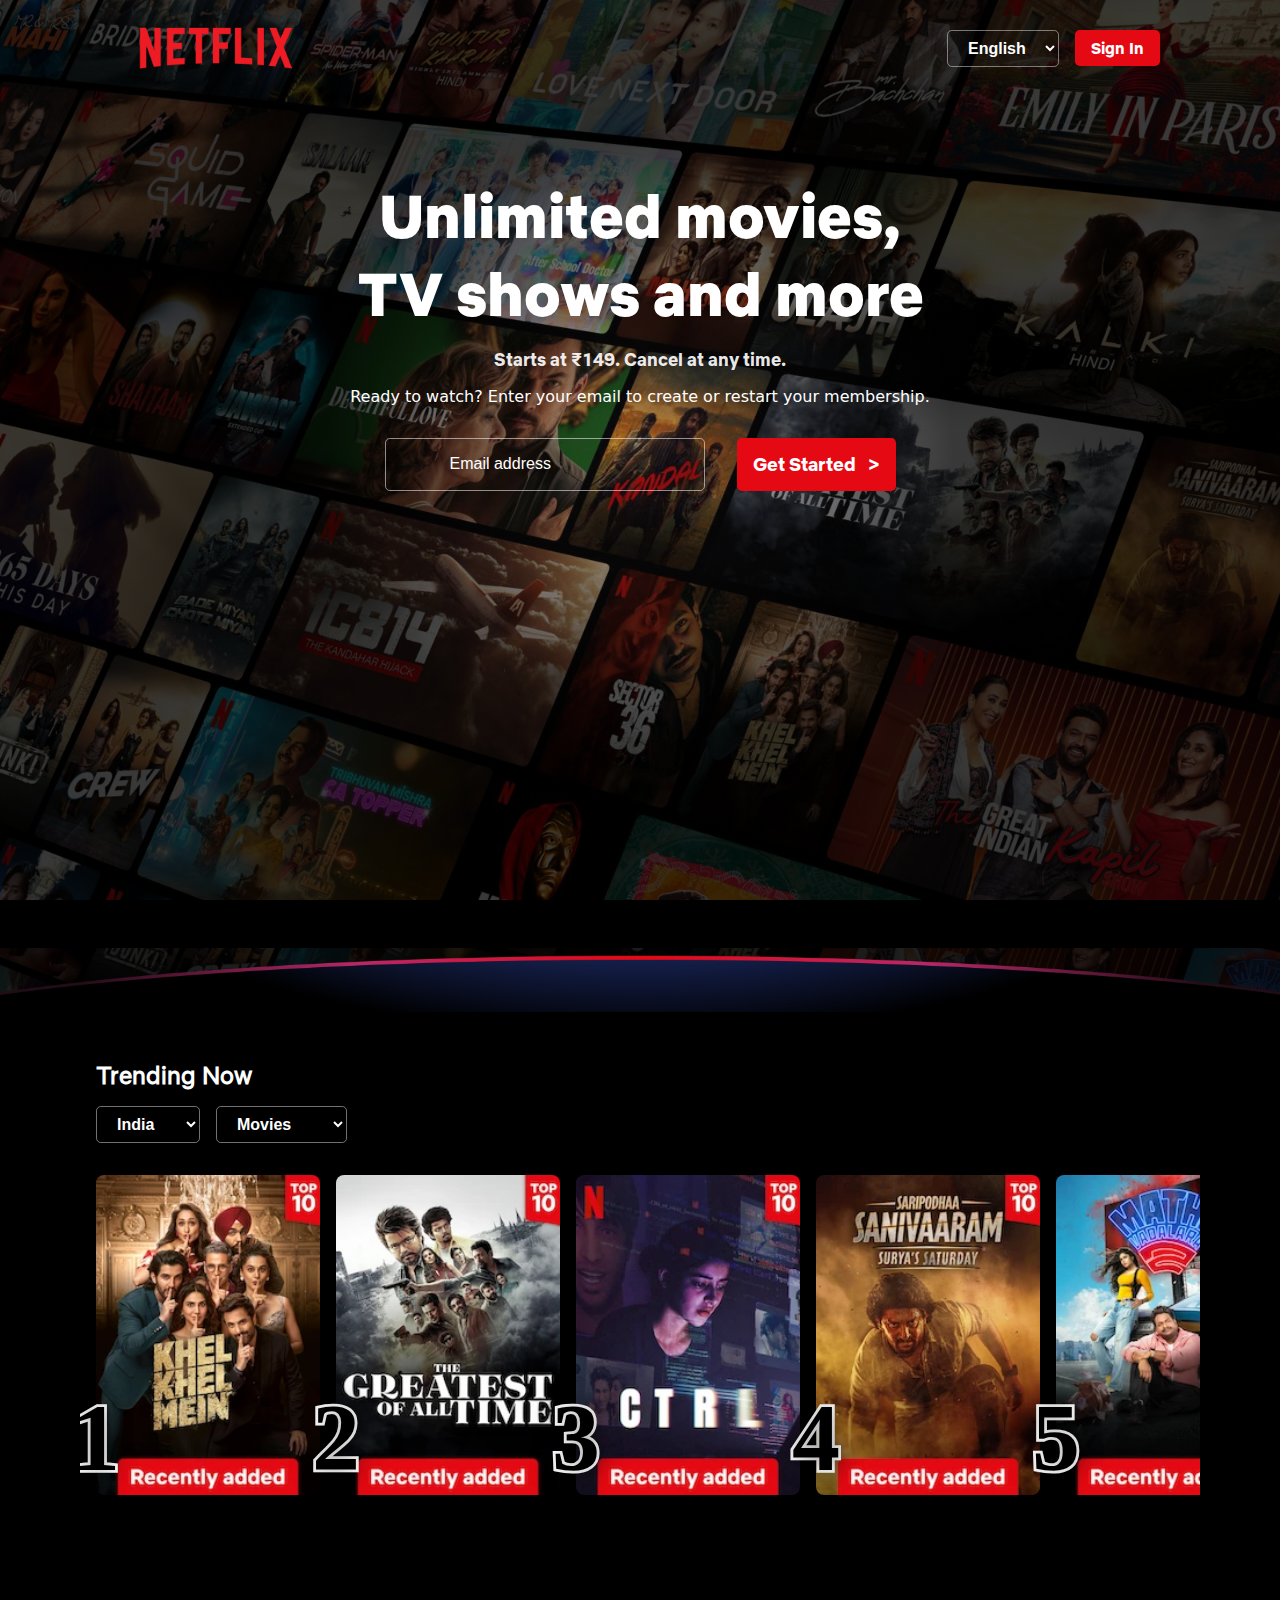
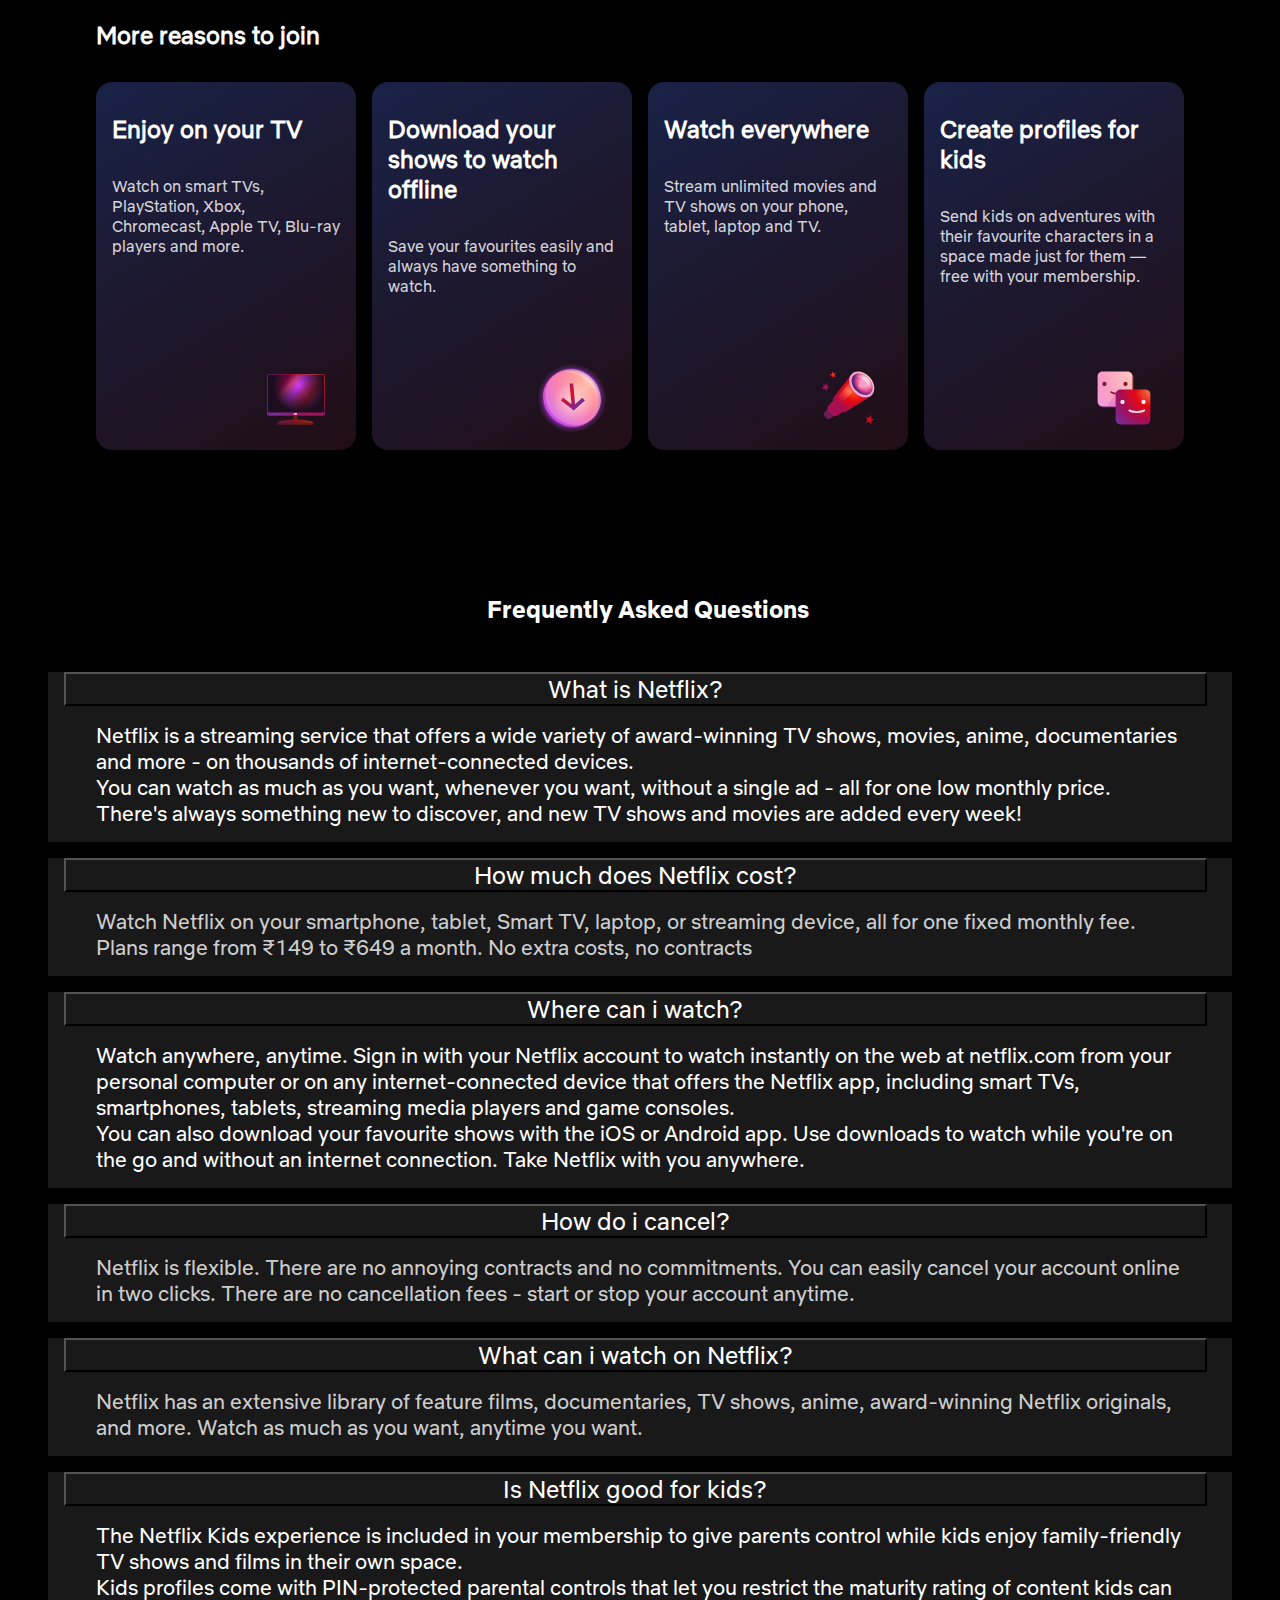
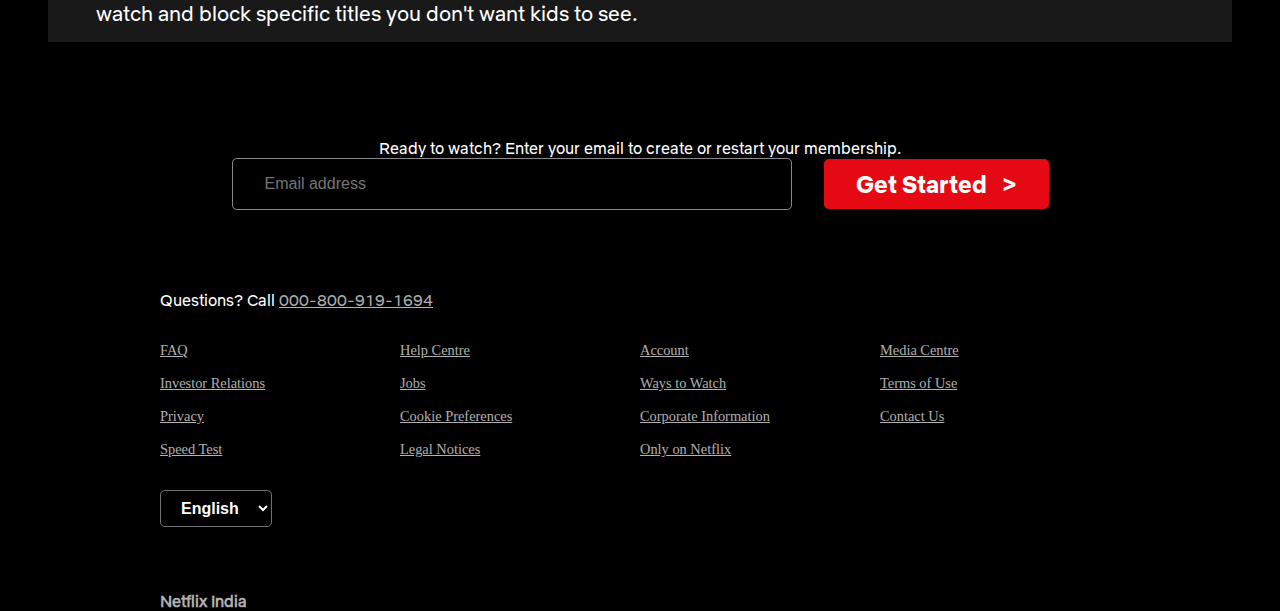
==== commit b5554c5c: "final changes" ====
--- a/index.html
+++ b/index.html
@@ -14,8 +14,6 @@
   <title>Netflix India - Watch TV Shows</title>
 </head>
 
-
-
 <body>
 
   <div class="homePage">
@@ -36,7 +34,7 @@
       <p>Ready to watch? Enter your email to create or restart your membership.</p>
       <div class="inputSubmitDiv">
         <input type="email" placeholder="Email address">
-        <a href="./signin.html"><button class="btn"> Get Started &nbsp;&nbsp;></button></a>
+        <a href="./media.html"><button class="btn"> Get Started &nbsp;&nbsp;></button></a>
 
       </div>
     </div>
@@ -107,18 +105,6 @@
 
   <div class="reasons">
     <h1>More reasons to join</h1>
-    <div class="dropDownBtns">
-      <select class="dropDown">
-        <option>India</option>
-        <option>Global</option>
-      </select>
-      <select class="dropDown">
-        <option>Movies</option>
-        <option>TV Shows</option>
-      </select>
-    </div>
-
-
     <div class="scroller cardBox">
       <div class="card">
         <h2>Enjoy on your TV</h2>
@@ -590,7 +576,7 @@
     <div class="inputSubmitDiv bottomInputSubmitDiv">
       <input type="email" placeholder="Email address">
 
-      <a href="./signin.html"><button class="btn"> Get Started &nbsp;&nbsp;></button></a>
+      <a href="./media.html"><button class="btn"> Get Started &nbsp;&nbsp;></button></a>
     </div>
 
   </div>
--- a/styles.css
+++ b/styles.css
@@ -150,7 +150,8 @@
     margin-top: 2rem;
   }
 
-  input[type="email"] {
+  input[type="email"] ,
+  input[type="search"] {
     padding: 1rem 2rem;
     font-size: 1rem;
     margin-right: 1rem;
@@ -164,7 +165,8 @@
     text-align: start;
   }
 
-  .home input[type="email"]::placeholder {
+  .home input[type="email"]::placeholder ,
+  .home input[type="search"]::placeholder {
     padding: 1rem 2rem;
     font-size: 1rem;
     margin-right: 1rem;
@@ -533,6 +535,10 @@
     .footerBox {
       grid-template-columns: 1fr 1fr;
     }
+
+    .trending {
+      height: 23rem;
+    }
   }
 
   @media screen and (max-width: 800px) {
@@ -570,7 +576,8 @@
     }
 
 
-    input[type="email"] {
+    input[type="email"],
+    input[type="search"] {
       margin-right: 0;
       width: 80vw;
     }
